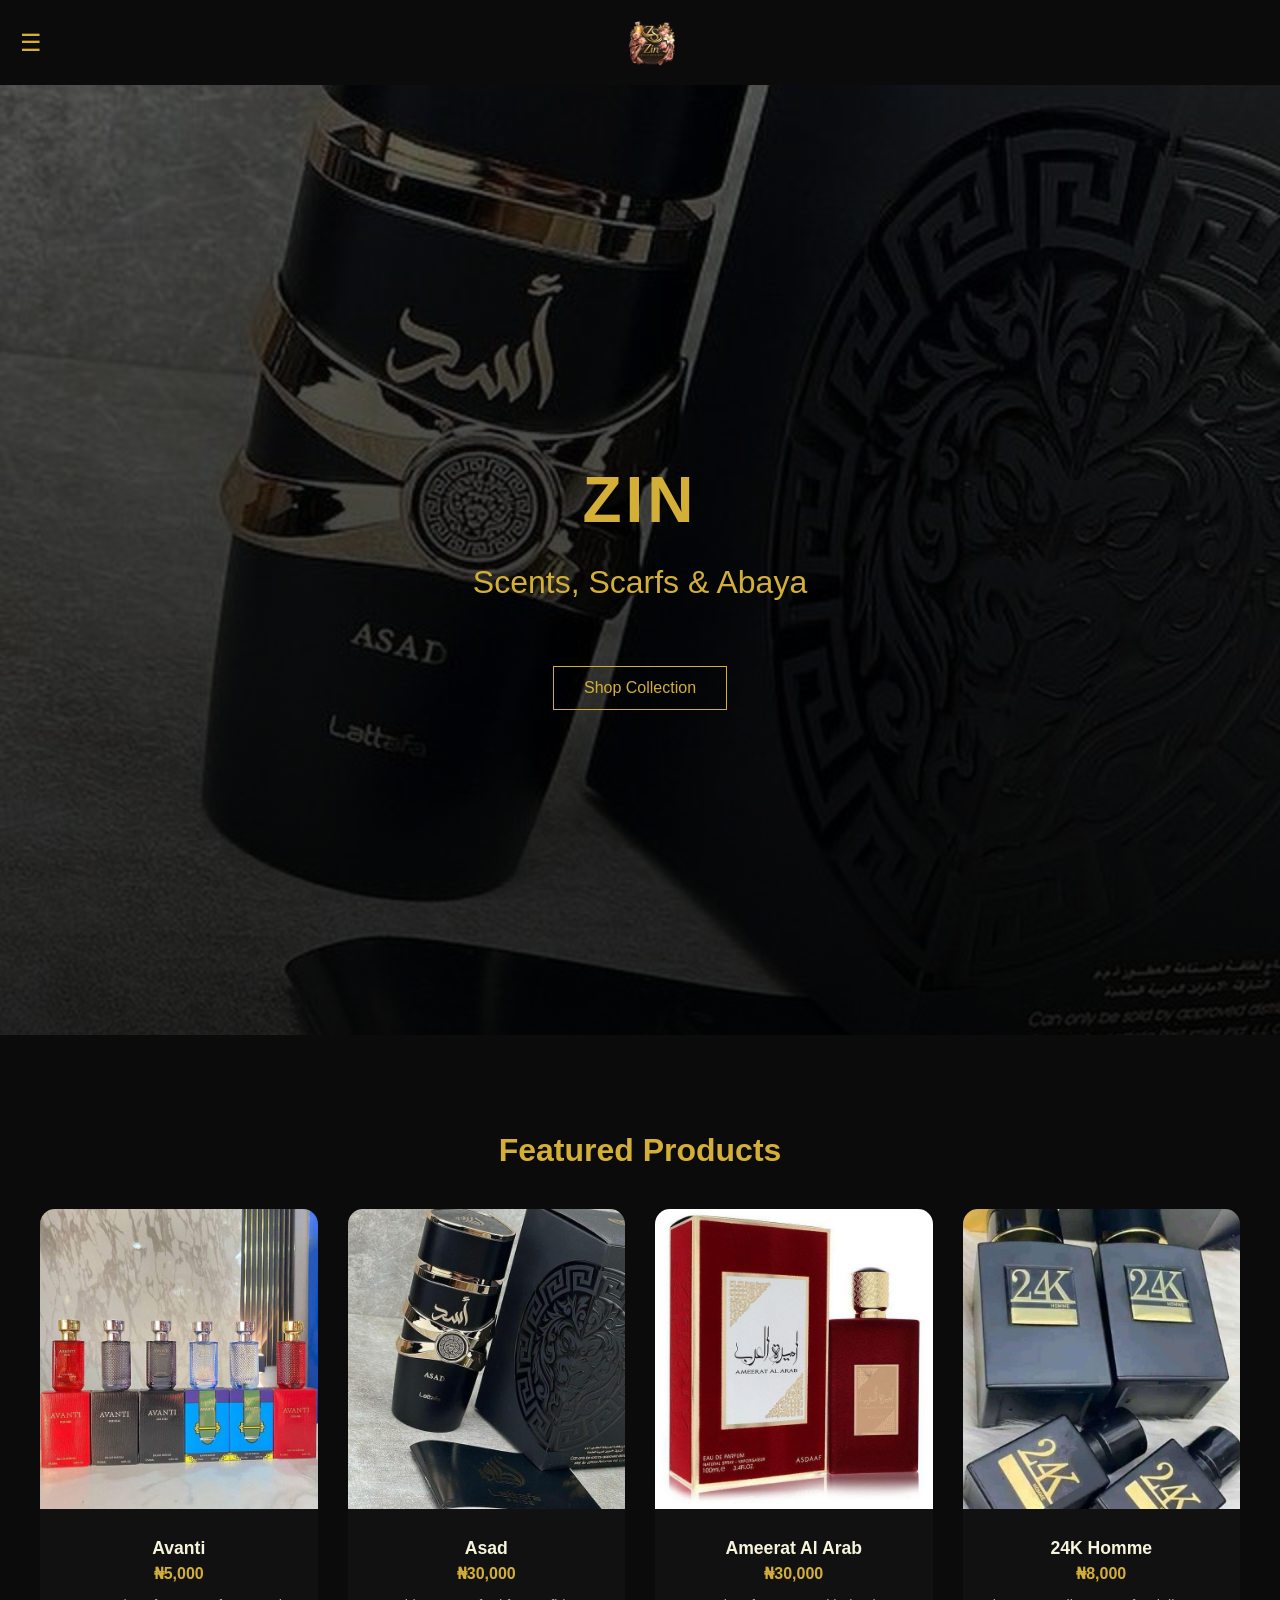
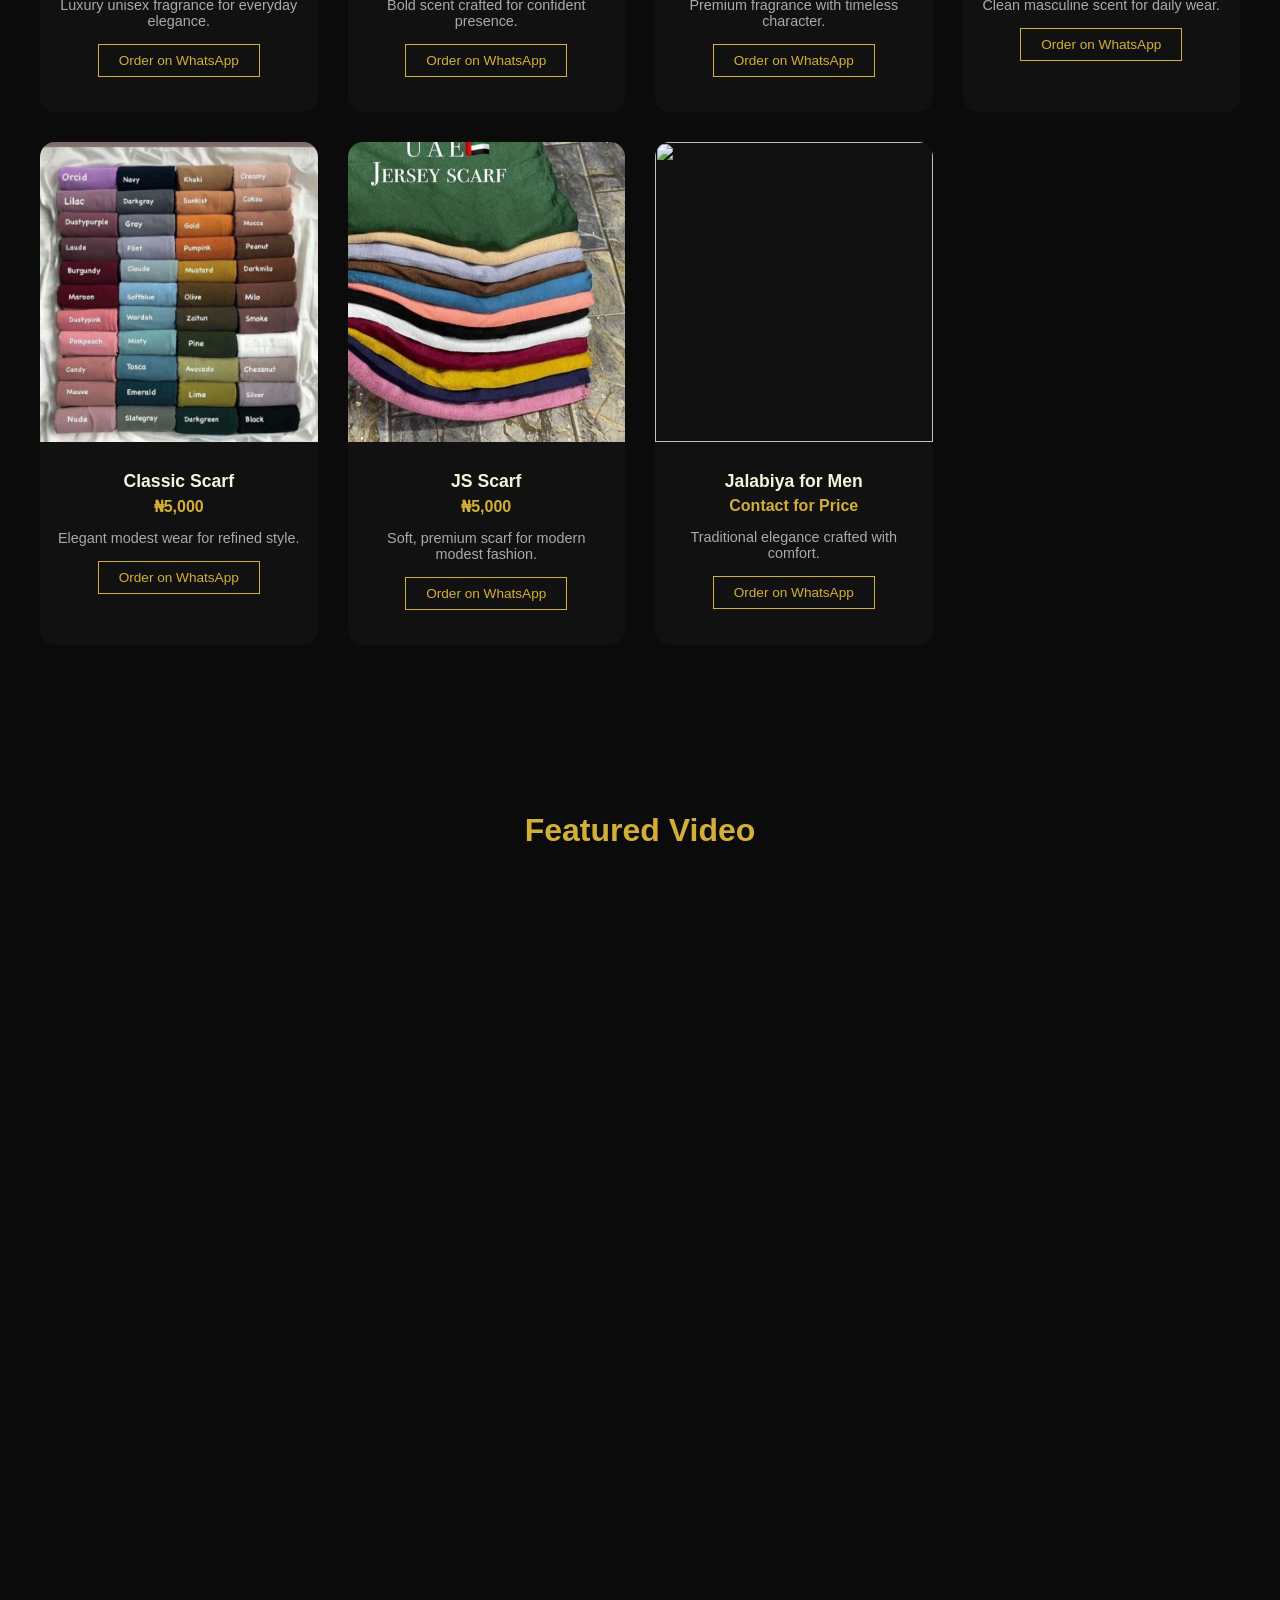
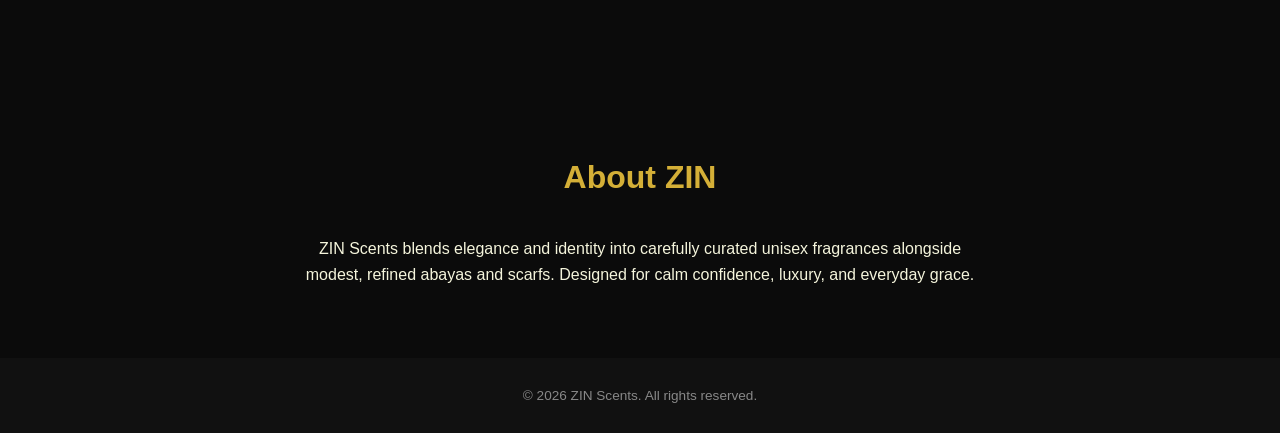
==== index.html @ aaffbd92 "Update index.html" ====
<!DOCTYPE html>
<html lang="en">
<head>
<meta charset="UTF-8">
<meta name="viewport" content="width=device-width, initial-scale=1.0">
<title>ZIN Scents, Scarfs & Abaya</title>
<link rel="icon" type="image/png" href="llogo.png">

<style>
:root {
  --gold: #d4af37;
  --cream: #f5f5dc;
  --black: #0b0b0b;
}

body {
  font-family: 'Poppins', sans-serif;
  margin: 0;
  background-color: var(--black);
  color: var(--cream);
}

/* Header */
header {
  display: flex;
  justify-content: space-between;
  align-items: center;
  padding: 15px 20px;
}

header img {
  height: 55px;
}

.menu-btn, .whatsapp-icon {
  font-size: 1.5rem;
  color: var(--gold);
  cursor: pointer;
  text-decoration: none;
}

/* Hero Section */
.hero {
  height: 90vh;
  background: linear-gradient(rgba(0,0,0,0.6), rgba(0,0,0,0.85)), url('hero-perfume.jpg');
  background-size: cover;
  background-position: center;
  display: flex;
  align-items: center;
  justify-content: center;
  text-align: center;
}

.hero h1 {
  font-size: 4rem;
  letter-spacing: 4px;
  color: var(--gold);
  margin-bottom: 10px;
}

.hero h2 {
  font-weight: 300;
}

.hero a {
  display: inline-block;
  margin-top: 25px;
  padding: 12px 30px;
  border: 1px solid var(--gold);
  color: var(--gold);
  text-decoration: none;
  transition: 0.3s;
}

.hero a:hover {
  background: var(--gold);
  color: black;
}

/* Section */
section {
  padding: 70px 20px;
  text-align: center;
}

h2 {
  color: var(--gold);
  margin-bottom: 40px;
  font-size: 2rem;
}

/* Products Grid */
.products {
  display: grid;
  grid-template-columns: repeat(auto-fit, minmax(250px, 1fr));
  gap: 30px;
  max-width: 1200px;
  margin: auto;
}

.product-card {
  background: #111;
  border-radius: 15px;
  overflow: hidden;
  transition: 0.3s ease;
  padding-bottom: 20px;
}

.product-card:hover {
  transform: translateY(-8px);
}

.product-card img {
  width: 100%;
  height: 300px;
  object-fit: cover;
}

.product-info {
  padding: 15px;
}

.product-info h3 {
  margin: 10px 0 5px;
  font-size: 1.1rem;
}

.product-info p.price {
  color: var(--gold);
  font-weight: bold;
  margin: 5px 0;
}

.product-info p.description {
  font-size: 0.9rem;
  color: #aaa;
  margin-bottom: 15px;
}

.product-info a {
  display: inline-block;
  padding: 8px 20px;
  border: 1px solid var(--gold);
  color: var(--gold);
  text-decoration: none;
  font-size: 0.85rem;
  transition: 0.3s;
}

.product-info a:hover {
  background: var(--gold);
  color: black;
}

/* About */
.about {
  max-width: 700px;
  margin: auto;
  line-height: 1.6;
}

/* Footer */
footer {
  text-align: center;
  padding: 30px 20px;
  background: #111;
  font-size: 0.85rem;
  color: #888;
}

html {
  scroll-behavior: smooth;
}
</style>

<script src="https://kit.fontawesome.com/a076d05399.js" crossorigin="anonymous"></script>
</head>

<body>

<header>
  <div class="menu-btn">&#9776;</div>
  <img src="llogo.png" alt="ZIN Logo">
  <a class="whatsapp-icon" href="https://wa.me/2347014718354" target="_blank">
    <i class="fab fa-whatsapp"></i>
  </a>
</header>

<!-- HERO -->
<section class="hero">
  <div>
    <h1>ZIN</h1>
    <h2>Scents, Scarfs & Abaya</h2>
    <a href="#products">Shop Collection</a>
  </div>
</section>

<!-- PRODUCTS -->
<section id="products">
<h2>Featured Products</h2>

<div class="products">

<!-- Avanti -->
<div class="product-card">
  <img src="avanti5k.jpg">
  <div class="product-info">
    <h3>Avanti</h3>
    <p class="price">₦5,000</p>
    <p class="description">Luxury unisex fragrance for everyday elegance.</p>
    <a href="https://wa.me/2347014718354">Order on WhatsApp</a>
  </div>
</div>

<!-- Asad -->
<div class="product-card">
  <img src="asad30k.jpg">
  <div class="product-info">
    <h3>Asad</h3>
    <p class="price">₦30,000</p>
    <p class="description">Bold scent crafted for confident presence.</p>
    <a href="https://wa.me/2347014718354">Order on WhatsApp</a>
  </div>
</div>

<!-- Ameerat Al Arab -->
<div class="product-card">
  <img src="ameeratalarab30k.jpg">
  <div class="product-info">
    <h3>Ameerat Al Arab</h3>
    <p class="price">₦30,000</p>
    <p class="description">Premium fragrance with timeless character.</p>
    <a href="https://wa.me/2347014718354">Order on WhatsApp</a>
  </div>
</div>

<!-- 24K Homme -->
<div class="product-card">
  <img src="24khomme8k.jpg">
  <div class="product-info">
    <h3>24K Homme</h3>
    <p class="price">₦8,000</p>
    <p class="description">Clean masculine scent for daily wear.</p>
    <a href="https://wa.me/2347014718354">Order on WhatsApp</a>
  </div>
</div>

<!-- Classic Scarf -->
<div class="product-card">
  <img src="scarf.jpg">
  <div class="product-info">
    <h3>Classic Scarf</h3>
    <p class="price">₦5,000</p>
    <p class="description">Elegant modest wear for refined style.</p>
    <a href="https://wa.me/2347014718354">Order on WhatsApp</a>
  </div>
</div>

<!-- JS Scarf -->
<div class="product-card">
  <img src="jscarf.jpg">
  <div class="product-info">
    <h3>JS Scarf</h3>
    <p class="price">₦5,000</p>
    <p class="description">Soft, premium scarf for modern modest fashion.</p>
    <a href="https://wa.me/2347014718354">Order on WhatsApp</a>
  </div>
</div>

<!-- Jalabiya -->
<div class="product-card">
  <img src="jb.jpg">
  <div class="product-info">
    <h3>Jalabiya for Men</h3>
    <p class="price">Contact for Price</p>
    <p class="description">Traditional elegance crafted with comfort.</p>
    <a href="https://wa.me/2347014718354">Order on WhatsApp</a>
  </div>
</div>

</div>
</section>

<!-- VIDEO SECTION -->
<section>
  <h2>Featured Video</h2>

  <div style="max-width: 400px; margin: auto;">
    <iframe 
      width="100%" 
      height="700"
      src="https://www.youtube.com/embed/ovX_V1ugkzI"
      title="ZIN Featured Video"
      frameborder="0"
      allow="accelerometer; autoplay; clipboard-write; encrypted-media; gyroscope; picture-in-picture"
      allowfullscreen>
    </iframe>
  </div>
</section>

<!-- ABOUT -->
<section>
<h2>About ZIN</h2>
<p class="about">
ZIN Scents blends elegance and identity into carefully curated unisex fragrances alongside modest, refined abayas and scarfs. Designed for calm confidence, luxury, and everyday grace.
</p>
</section>

<footer>
© 2026 ZIN Scents. All rights reserved.
</footer>

</body>
</html>
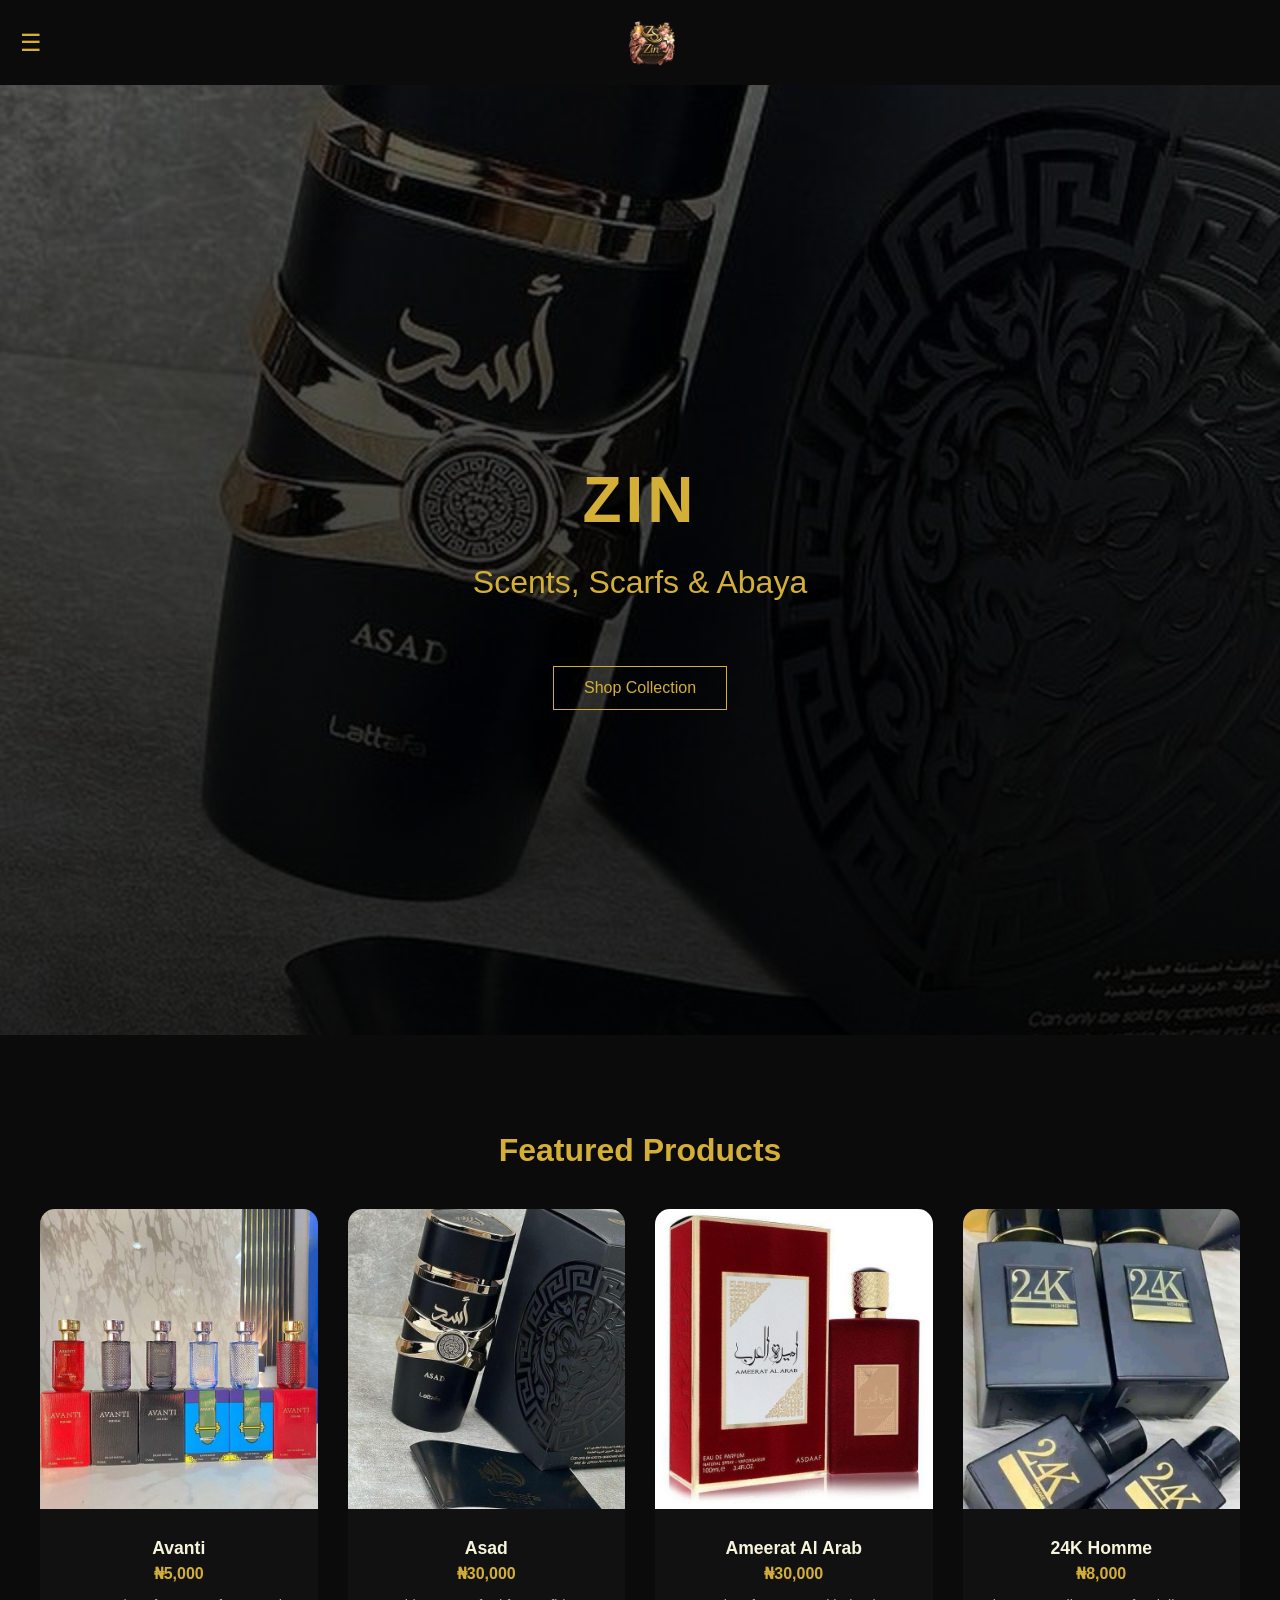
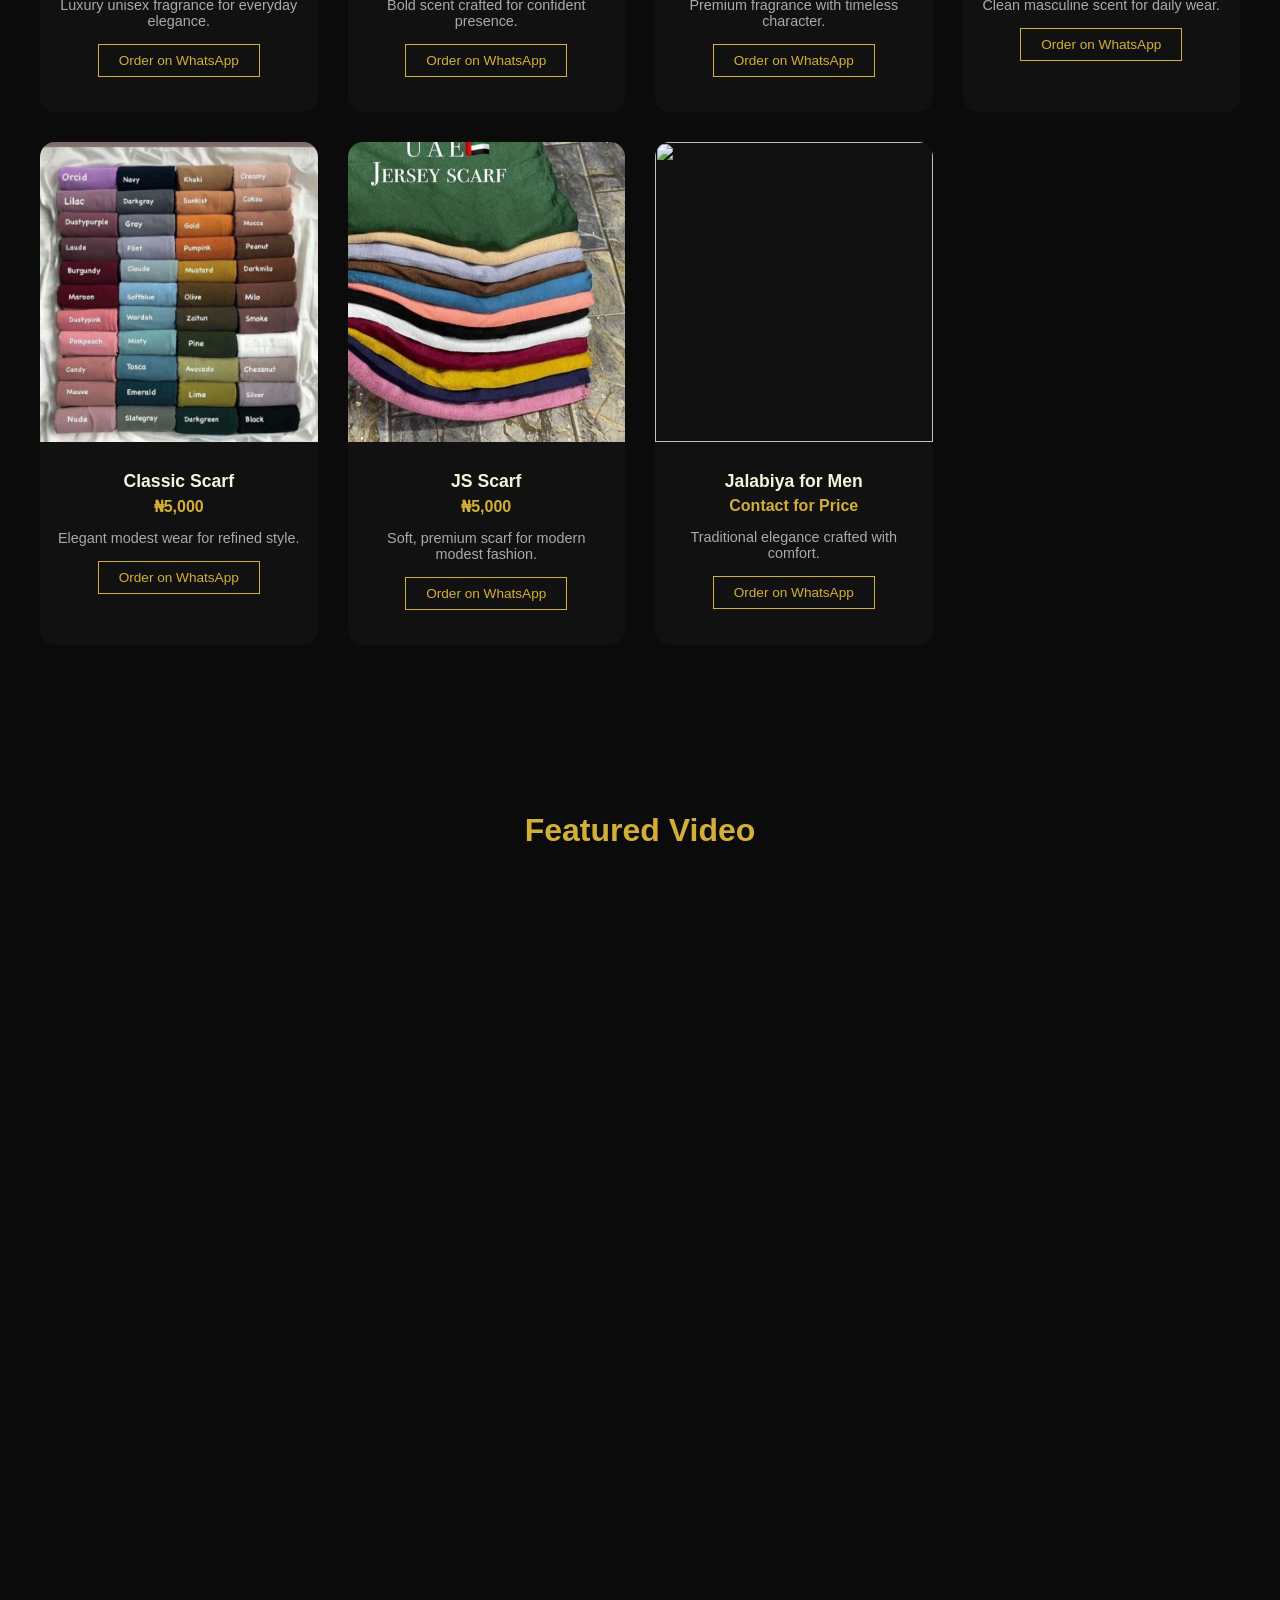
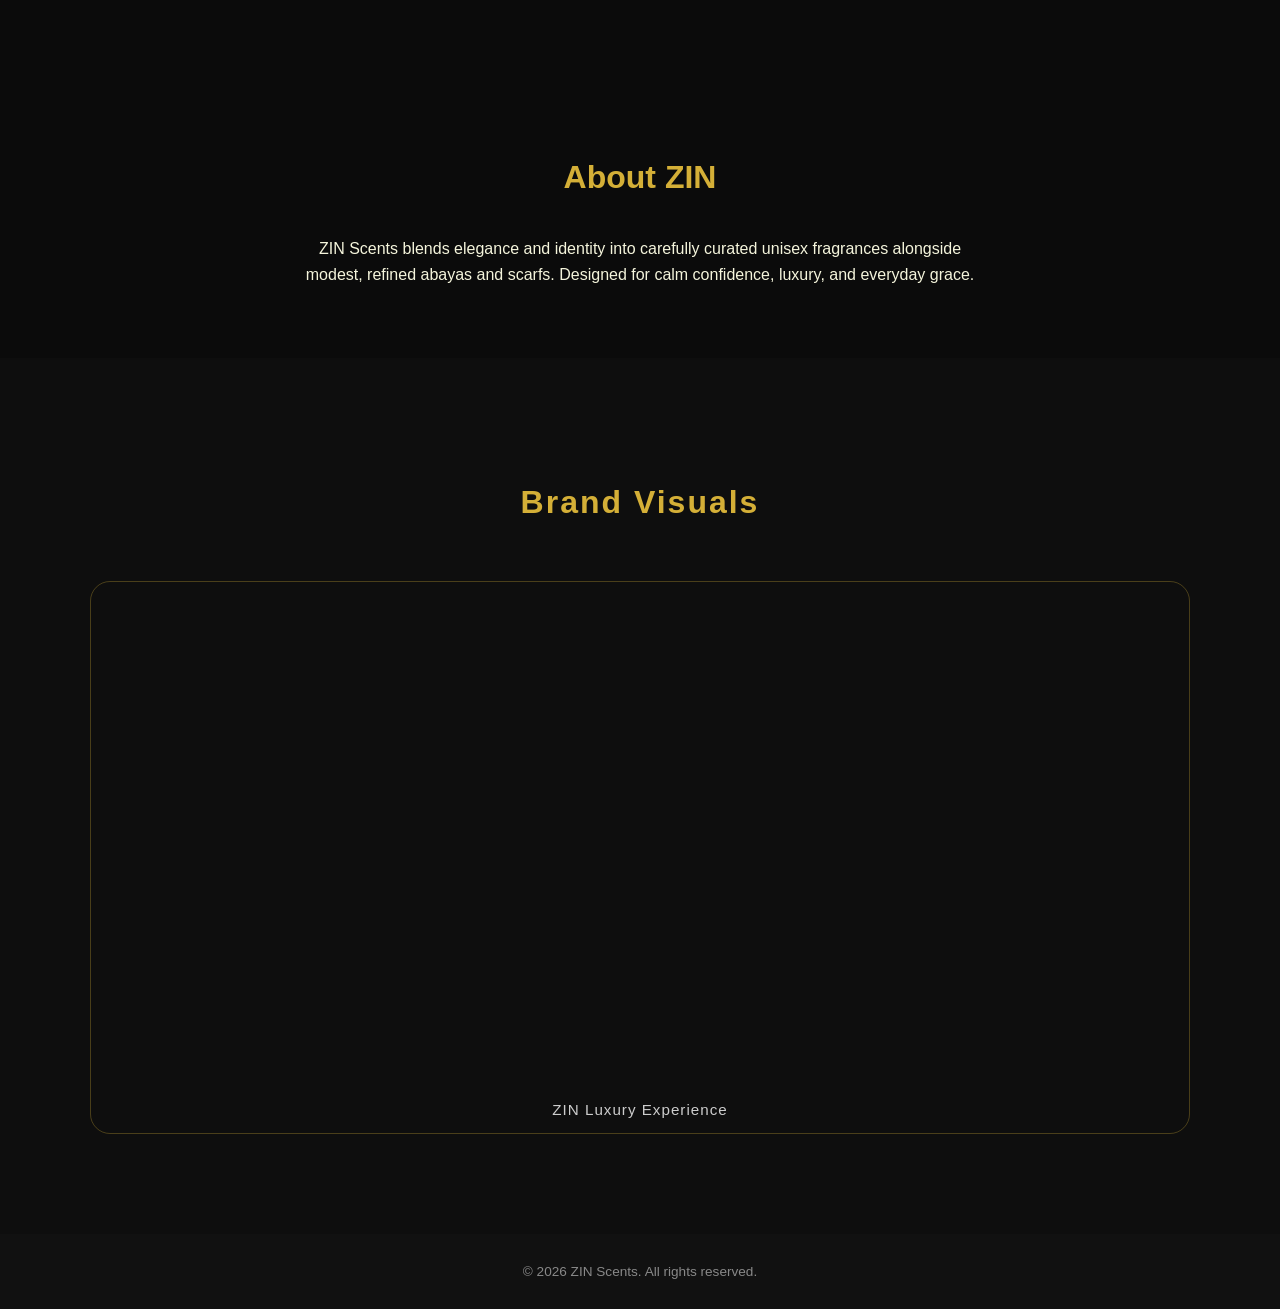
==== commit 9c17a3b4: "Update index.html" ====
--- a/index.html
+++ b/index.html
@@ -171,6 +171,54 @@
 html {
   scroll-behavior: smooth;
 }
+/* ===== VIDEO SECTION ===== */
+
+.video-section {
+  padding: 100px 20px;
+  background: #0e0e0e;
+  text-align: center;
+}
+
+.video-section h2 {
+  color: var(--gold);
+  font-size: 2rem;
+  margin-bottom: 60px;
+  letter-spacing: 2px;
+}
+
+.video-grid {
+  display: grid;
+  grid-template-columns: repeat(auto-fit, minmax(280px, 1fr));
+  gap: 40px;
+  max-width: 1100px;
+  margin: auto;
+}
+
+.video-card {
+  position: relative;
+  border: 1px solid rgba(212,175,55,0.3);
+  border-radius: 20px;
+  overflow: hidden;
+  transition: 0.4s ease;
+}
+
+.video-card:hover {
+  transform: translateY(-8px);
+  box-shadow: 0 20px 40px rgba(0,0,0,0.6);
+}
+
+.video-card iframe {
+  width: 100%;
+  height: 500px;
+  border: none;
+}
+
+.video-title {
+  padding: 15px;
+  font-size: 0.95rem;
+  letter-spacing: 1px;
+  color: #ccc;
+}
 </style>
 
 <script src="https://kit.fontawesome.com/a076d05399.js" crossorigin="anonymous"></script>
@@ -306,6 +354,25 @@
 </p>
 </section>
 
+<!-- LUXURY VIDEO SHOWCASE -->
+<section class="video-section">
+  <h2>Brand Visuals</h2>
+
+  <div class="video-grid">
+
+    <!-- Video 1 -->
+    <div class="video-card">
+      <iframe 
+        src="https://www.youtube.com/embed/ovX_V1ugkzI"
+        allowfullscreen>
+      </iframe>
+      <div class="video-title">ZIN Luxury Experience</div>
+    </div>
+
+    <!-- ADD NEW VIDEOS BELOW THIS LINE -->
+
+  </div>
+</section>
 <footer>
 © 2026 ZIN Scents. All rights reserved.
 </footer>
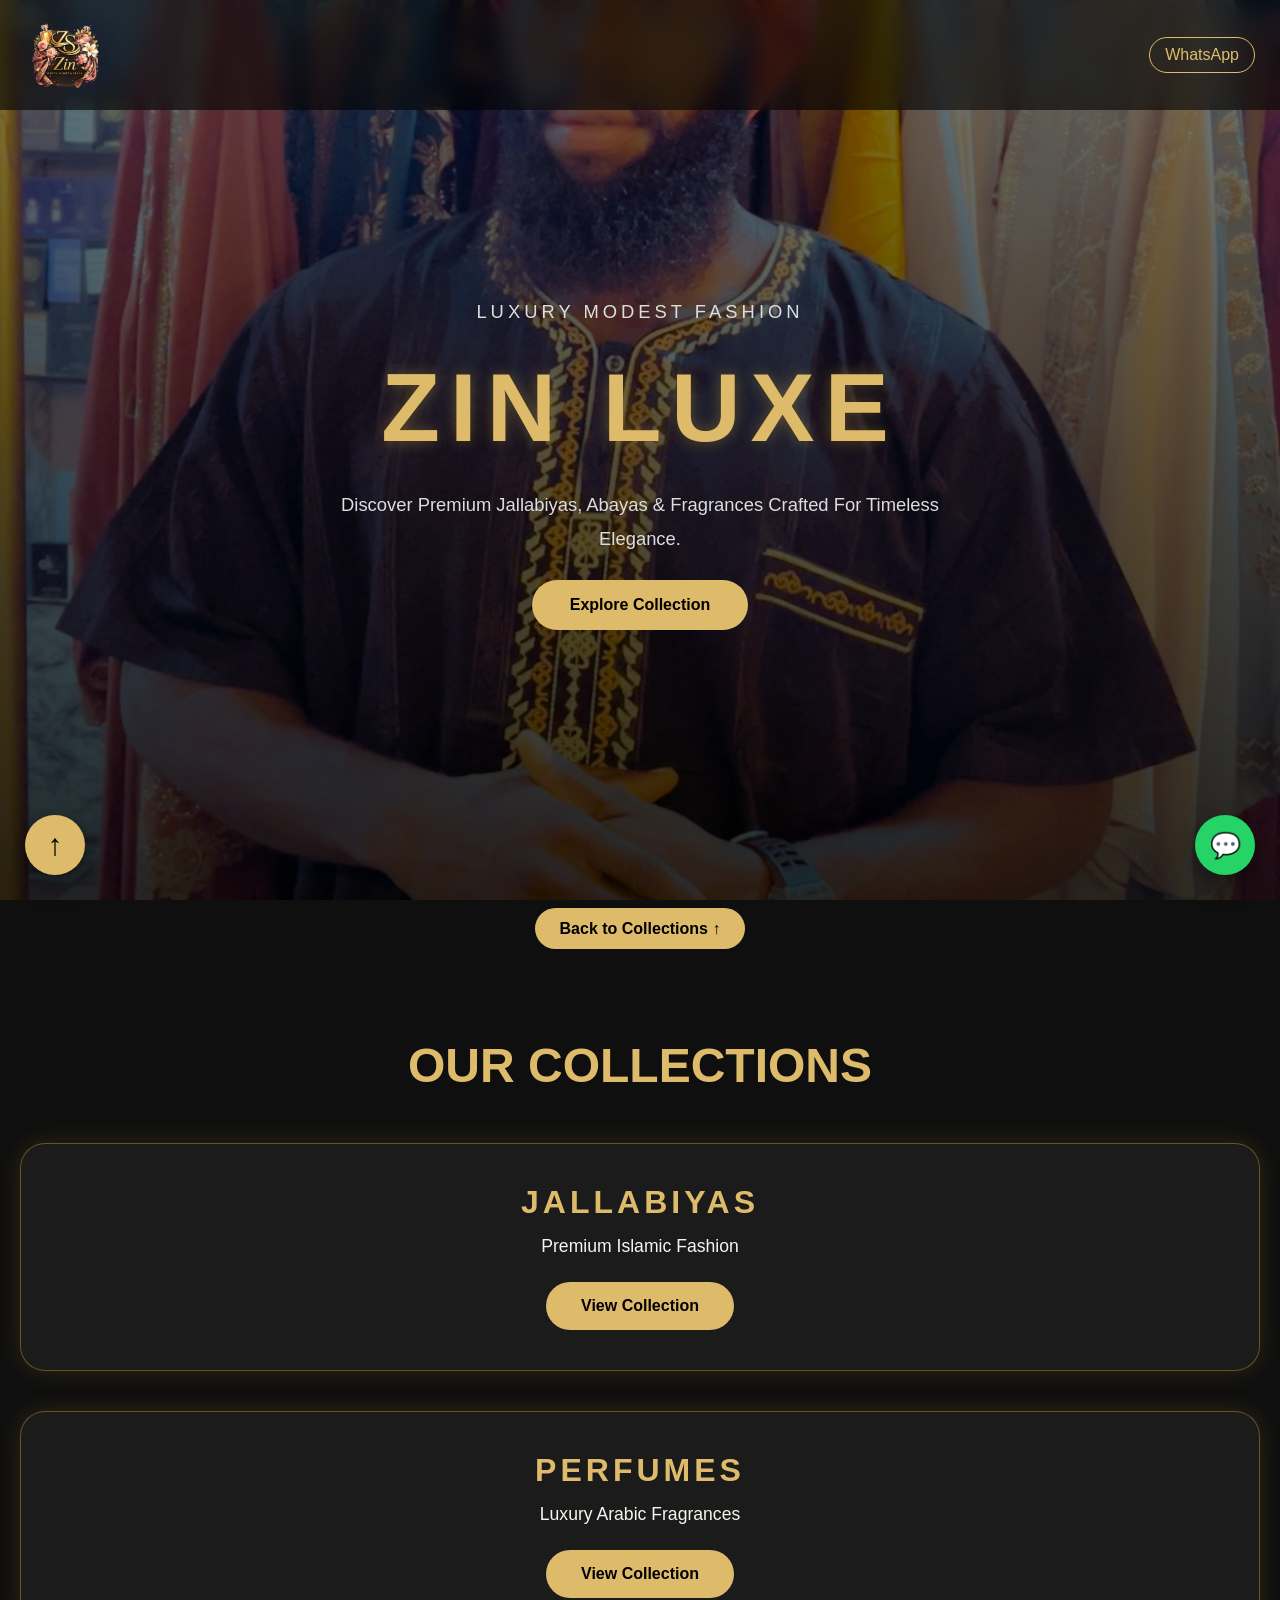
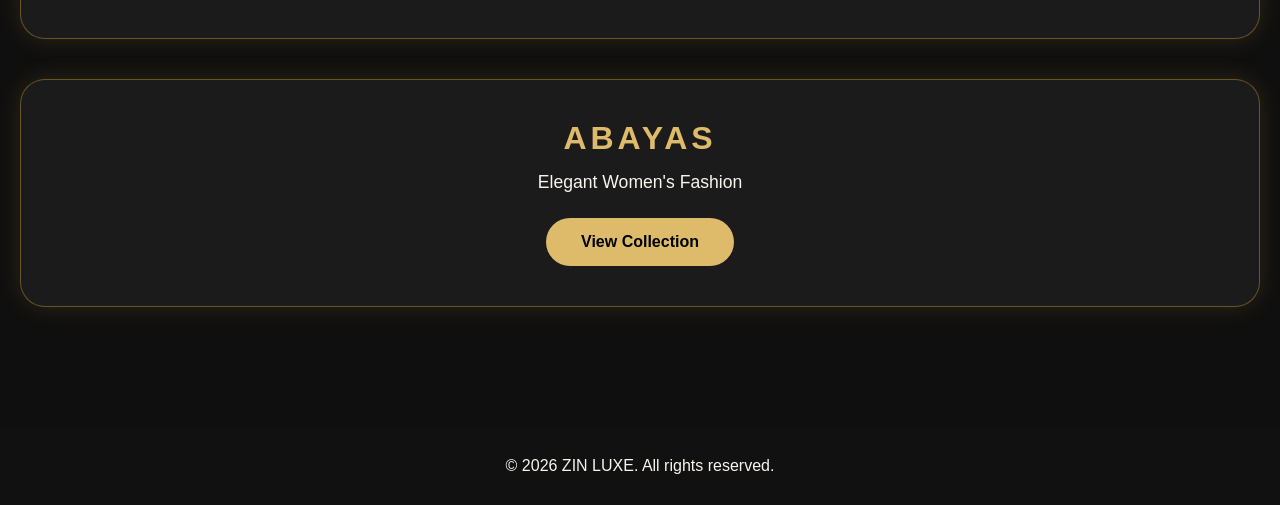
==== commit e85de8b4: "Version 0.9 - Collections, animations and luxury redesign completed" ====
--- a/index.html
+++ b/index.html
@@ -3,379 +3,160 @@
 <head>
 <meta charset="UTF-8">
 <meta name="viewport" content="width=device-width, initial-scale=1.0">
-<title>ZIN Scents, Scarfs & Abaya</title>
-<link rel="icon" type="image/png" href="llogo.png">
 
-<style>
-:root {
-  --gold: #d4af37;
-  --cream: #f5f5dc;
-  --black: #0b0b0b;
-}
+<title>ZIN LUXE | Luxury Modest Fashion & Fragrances</title>
 
-body {
-  font-family: 'Poppins', sans-serif;
-  margin: 0;
-  background-color: var(--black);
-  color: var(--cream);
-}
+<link rel="icon" href="assets/logo/llogo.png">
 
-/* Header */
-header {
-  display: flex;
-  justify-content: space-between;
-  align-items: center;
-  padding: 15px 20px;
-}
+<link rel="stylesheet" href="css/style.css">
 
-header img {
-  height: 55px;
-}
-
-.menu-btn, .whatsapp-icon {
-  font-size: 1.5rem;
-  color: var(--gold);
-  cursor: pointer;
-  text-decoration: none;
-}
-
-/* Hero Section */
-.hero {
-  height: 90vh;
-  background: linear-gradient(rgba(0,0,0,0.6), rgba(0,0,0,0.85)), url('hero-perfume.jpg');
-  background-size: cover;
-  background-position: center;
-  display: flex;
-  align-items: center;
-  justify-content: center;
-  text-align: center;
-}
-
-.hero h1 {
-  font-size: 4rem;
-  letter-spacing: 4px;
-  color: var(--gold);
-  margin-bottom: 10px;
-}
-
-.hero h2 {
-  font-weight: 300;
-}
-
-.hero a {
-  display: inline-block;
-  margin-top: 25px;
-  padding: 12px 30px;
-  border: 1px solid var(--gold);
-  color: var(--gold);
-  text-decoration: none;
-  transition: 0.3s;
-}
-
-.hero a:hover {
-  background: var(--gold);
-  color: black;
-}
-
-/* Section */
-section {
-  padding: 70px 20px;
-  text-align: center;
-}
-
-h2 {
-  color: var(--gold);
-  margin-bottom: 40px;
-  font-size: 2rem;
-}
-
-/* Products Grid */
-.products {
-  display: grid;
-  grid-template-columns: repeat(auto-fit, minmax(250px, 1fr));
-  gap: 30px;
-  max-width: 1200px;
-  margin: auto;
-}
-
-.product-card {
-  background: #111;
-  border-radius: 15px;
-  overflow: hidden;
-  transition: 0.3s ease;
-  padding-bottom: 20px;
-}
-
-.product-card:hover {
-  transform: translateY(-8px);
-}
-
-.product-card img {
-  width: 100%;
-  height: 300px;
-  object-fit: cover;
-}
-
-.product-info {
-  padding: 15px;
-}
-
-.product-info h3 {
-  margin: 10px 0 5px;
-  font-size: 1.1rem;
-}
-
-.product-info p.price {
-  color: var(--gold);
-  font-weight: bold;
-  margin: 5px 0;
-}
-
-.product-info p.description {
-  font-size: 0.9rem;
-  color: #aaa;
-  margin-bottom: 15px;
-}
-
-.product-info a {
-  display: inline-block;
-  padding: 8px 20px;
-  border: 1px solid var(--gold);
-  color: var(--gold);
-  text-decoration: none;
-  font-size: 0.85rem;
-  transition: 0.3s;
-}
-
-.product-info a:hover {
-  background: var(--gold);
-  color: black;
-}
-
-/* About */
-.about {
-  max-width: 700px;
-  margin: auto;
-  line-height: 1.6;
-}
-
-/* Footer */
-footer {
-  text-align: center;
-  padding: 30px 20px;
-  background: #111;
-  font-size: 0.85rem;
-  color: #888;
-}
-
-html {
-  scroll-behavior: smooth;
-}
-/* ===== VIDEO SECTION ===== */
-
-.video-section {
-  padding: 100px 20px;
-  background: #0e0e0e;
-  text-align: center;
-}
-
-.video-section h2 {
-  color: var(--gold);
-  font-size: 2rem;
-  margin-bottom: 60px;
-  letter-spacing: 2px;
-}
-
-.video-grid {
-  display: grid;
-  grid-template-columns: repeat(auto-fit, minmax(280px, 1fr));
-  gap: 40px;
-  max-width: 1100px;
-  margin: auto;
-}
-
-.video-card {
-  position: relative;
-  border: 1px solid rgba(212,175,55,0.3);
-  border-radius: 20px;
-  overflow: hidden;
-  transition: 0.4s ease;
-}
-
-.video-card:hover {
-  transform: translateY(-8px);
-  box-shadow: 0 20px 40px rgba(0,0,0,0.6);
-}
-
-.video-card iframe {
-  width: 100%;
-  height: 500px;
-  border: none;
-}
-
-.video-title {
-  padding: 15px;
-  font-size: 0.95rem;
-  letter-spacing: 1px;
-  color: #ccc;
-}
-</style>
-
-<script src="https://kit.fontawesome.com/a076d05399.js" crossorigin="anonymous"></script>
 </head>
 
 <body>
 
 <header>
-  <div class="menu-btn">&#9776;</div>
-  <img src="llogo.png" alt="ZIN Logo">
-  <a class="whatsapp-icon" href="https://wa.me/2347014718354" target="_blank">
-    <i class="fab fa-whatsapp"></i>
-  </a>
+    <img src="assets/logo/llogo.png" alt="ZIN LUXE Logo">
+
+    <a href="https://wa.me/2347014718354">
+        WhatsApp
+    </a>
 </header>
 
-<!-- HERO -->
+
 <section class="hero">
-  <div>
-    <h1>ZIN</h1>
-    <h2>Scents, Scarfs & Abaya</h2>
-    <a href="#products">Shop Collection</a>
-  </div>
+
+    <img
+        src="images/hero/IMG_4431.JPG"
+        class="hero-image"
+        alt="ZIN Luxe Hero">
+
+    <div class="hero-overlay"></div>
+
+    <div class="hero-content">
+
+        <p class="hero-tag">
+            LUXURY MODEST FASHION
+        </p>
+
+        <h1>ZIN LUXE</h1>
+
+        <p>
+            Discover Premium Jallabiyas,
+            Abayas & Fragrances Crafted
+            For Timeless Elegance.
+        </p>
+
+        <a href="#products">
+            Explore Collection
+        </a>
+
+    </div>
+
 </section>
 
-<!-- PRODUCTS -->
-<section id="products">
-<h2>Featured Products</h2>
 
-<div class="products">
+<div id="back-to-collections">
 
-<!-- Avanti -->
-<div class="product-card">
-  <img src="avanti5k.jpg">
-  <div class="product-info">
-    <h3>Avanti</h3>
-    <p class="price">₦5,000</p>
-    <p class="description">Luxury unisex fragrance for everyday elegance.</p>
-    <a href="https://wa.me/2347014718354">Order on WhatsApp</a>
-  </div>
+<a href="#collections">
+
+Back to Collections ↑
+
+</a>
+
 </div>
 
-<!-- Asad -->
-<div class="product-card">
-  <img src="asad30k.jpg">
-  <div class="product-info">
-    <h3>Asad</h3>
-    <p class="price">₦30,000</p>
-    <p class="description">Bold scent crafted for confident presence.</p>
-    <a href="https://wa.me/2347014718354">Order on WhatsApp</a>
-  </div>
+
+<section class="collections" id="collections">
+
+<h2>OUR COLLECTIONS</h2>
+
+<div class="category-card">
+
+<h3>JALLABIYAS</h3>
+
+<p>Premium Islamic Fashion</p>
+
+<button id="show-jallabiyas">
+View Collection
+</button>
+
+<div id="products"></div>
+
 </div>
 
-<!-- Ameerat Al Arab -->
-<div class="product-card">
-  <img src="ameeratalarab30k.jpg">
-  <div class="product-info">
-    <h3>Ameerat Al Arab</h3>
-    <p class="price">₦30,000</p>
-    <p class="description">Premium fragrance with timeless character.</p>
-    <a href="https://wa.me/2347014718354">Order on WhatsApp</a>
-  </div>
+
+<div class="category-card">
+
+<h3>PERFUMES</h3>
+
+<p>Luxury Arabic Fragrances</p>
+
+<button id="show-perfumes">
+View Collection
+</button>
+
+<div id="perfumes"></div>
+
 </div>
 
-<!-- 24K Homme -->
-<div class="product-card">
-  <img src="24khomme8k.jpg">
-  <div class="product-info">
-    <h3>24K Homme</h3>
-    <p class="price">₦8,000</p>
-    <p class="description">Clean masculine scent for daily wear.</p>
-    <a href="https://wa.me/2347014718354">Order on WhatsApp</a>
-  </div>
+
+
+<div class="category-card">
+
+<h3>ABAYAS</h3>
+
+<p>Elegant Women's Fashion</p>
+
+<button id="show-abayas">
+View Collection
+</button>
+
+<div id="abayas"></div>
+
 </div>
 
-<!-- Classic Scarf -->
-<div class="product-card">
-  <img src="scarf.jpg">
-  <div class="product-info">
-    <h3>Classic Scarf</h3>
-    <p class="price">₦5,000</p>
-    <p class="description">Elegant modest wear for refined style.</p>
-    <a href="https://wa.me/2347014718354">Order on WhatsApp</a>
-  </div>
+</section>
+
+
+
+<a 
+class="whatsapp-float"
+href="https://wa.me/2347014718354"
+target="_blank">
+
+💬
+
+</a>
+
+<footer>
+
+<p>
+© 2026 ZIN LUXE. All rights reserved.
+</p>
+
+</footer>
+
+<div class="lightbox" id="lightbox">
+
+<span class="close-lightbox">&times;</span>
+
+<img id="lightbox-image">
+
 </div>
 
-<!-- JS Scarf -->
-<div class="product-card">
-  <img src="jscarf.jpg">
-  <div class="product-info">
-    <h3>JS Scarf</h3>
-    <p class="price">₦5,000</p>
-    <p class="description">Soft, premium scarf for modern modest fashion.</p>
-    <a href="https://wa.me/2347014718354">Order on WhatsApp</a>
-  </div>
-</div>
 
-<!-- Jalabiya -->
-<div class="product-card">
-  <img src="jb.jpg">
-  <div class="product-info">
-    <h3>Jalabiya for Men</h3>
-    <p class="price">Contact for Price</p>
-    <p class="description">Traditional elegance crafted with comfort.</p>
-    <a href="https://wa.me/2347014718354">Order on WhatsApp</a>
-  </div>
-</div>
+<script src="js/products.js"></script>
+<script src="js/render.js"></script>
+<script src="js/script.js"></script>
 
-</div>
-</section>
 
-<!-- VIDEO SECTION -->
-<section>
-  <h2>Featured Video</h2>
+<a href="#collections"
+class="collections-float">
 
-  <div style="max-width: 400px; margin: auto;">
-    <iframe 
-      width="100%" 
-      height="700"
-      src="https://www.youtube.com/embed/ovX_V1ugkzI"
-      title="ZIN Featured Video"
-      frameborder="0"
-      allow="accelerometer; autoplay; clipboard-write; encrypted-media; gyroscope; picture-in-picture"
-      allowfullscreen>
-    </iframe>
-  </div>
-</section>
+↑
 
-<!-- ABOUT -->
-<section>
-<h2>About ZIN</h2>
-<p class="about">
-ZIN Scents blends elegance and identity into carefully curated unisex fragrances alongside modest, refined abayas and scarfs. Designed for calm confidence, luxury, and everyday grace.
-</p>
-</section>
+</a>
 
-<!-- LUXURY VIDEO SHOWCASE -->
-<section class="video-section">
-  <h2>Brand Visuals</h2>
-
-  <div class="video-grid">
-
-    <!-- Video 1 -->
-    <div class="video-card">
-      <iframe 
-        src="https://www.youtube.com/embed/ovX_V1ugkzI"
-        allowfullscreen>
-      </iframe>
-      <div class="video-title">ZIN Luxury Experience</div>
-    </div>
-
-    <!-- ADD NEW VIDEOS BELOW THIS LINE -->
-
-  </div>
-</section>
-<footer>
-© 2026 ZIN Scents. All rights reserved.
-</footer>
 
 </body>
-</html>+</html>
--- a/css/style.css
+++ b/css/style.css
@@ -0,0 +1,708 @@
+:root {
+    --gold: #DDBB6A;
+    --black: #0F0F0F;
+    --cream: #F8F5EF;
+}
+
+
+* {
+    margin: 0;
+    padding: 0;
+    box-sizing: border-box;
+}
+
+html {
+    scroll-behavior: smooth;
+}
+
+body {
+    font-family: Arial, sans-serif;
+    background: var(--black);
+    color: var(--cream);
+}
+
+
+/* HEADER */
+
+header {
+    position: fixed;
+    top: 0;
+    width: 100%;
+    padding: 15px 25px;
+    display: flex;
+    justify-content: space-between;
+    align-items: center;
+    z-index: 1000;
+    background: rgba(0,0,0,0.6);
+    backdrop-filter: blur(10px);
+}
+
+header img{
+
+    width:80px;
+
+    transition:.4s;
+
+}
+
+header img:hover{
+
+    transform:scale(1.08);
+
+}
+
+
+header a {
+    color: var(--gold);
+    text-decoration: none;
+    border: 1px solid var(--gold);
+    padding: 8px 15px;
+    border-radius: 30px;
+}
+
+
+/* HERO */
+
+
+
+.hero-content h1{
+
+    font-size: clamp(3rem,8vw,6rem);
+    letter-spacing:10px;
+    color:var(--gold);
+    text-transform:uppercase;
+
+    text-shadow:
+    0 0 15px rgba(212,175,55,.35);
+
+}
+
+
+.hero-content p{
+
+    max-width:650px;
+
+    margin:25px auto;
+
+    line-height:1.8;
+
+    font-size:1.15rem;
+
+    color:#ddd;
+
+}
+
+
+.hero-content a{
+
+    display:inline-block;
+
+    padding:16px 38px;
+
+    border-radius:40px;
+
+    text-decoration:none;
+
+    color:black;
+
+    background:var(--gold);
+
+    font-weight:bold;
+
+    transition:.4s;
+
+}
+
+
+.hero-content a:hover{
+
+    transform:translateY(-4px);
+
+    box-shadow:
+    0 15px 35px rgba(212,175,55,.35);
+
+}
+
+
+/* COLLECTION */
+
+section {
+    padding: 80px 20px;
+}
+
+
+h2 {
+
+    text-align:center;
+    color:var(--gold);
+    margin-bottom:40px;
+
+}
+
+
+.products {
+
+    display:grid;
+    grid-template-columns:
+    repeat(auto-fit,minmax(250px,1fr));
+    gap:35px;
+
+}
+
+
+/* PRODUCT CARD */
+
+.product-card{
+
+    background:#111;
+
+    border-radius:25px;
+
+    overflow:hidden;
+
+    transition:.5s;
+
+    border:1px solid rgba(212,175,55,.12);
+    margin-bottom:20px;
+
+}
+
+.product-card:hover{
+
+    transform:
+    translateY(-12px);
+
+    box-shadow:
+    0 20px 45px rgba(0,0,0,.5);
+
+}
+
+.product-card img{
+
+    width:100%;
+
+    height:340px;
+
+    object-fit:cover;
+
+    transition:.5s;
+
+}
+
+
+.product-card:hover img{
+
+    transform:scale(1.05);
+
+}
+
+
+.product-info {
+
+    padding:20px;
+
+}
+
+
+.product-info h3 {
+
+    margin-bottom:10px;
+
+}
+
+
+.price {
+
+    color:var(--gold);
+    font-weight:bold;
+
+}
+
+
+.buy-btn {
+
+    display:inline-block;
+    margin-top:15px;
+    padding:10px 20px;
+    background:var(--gold);
+    color:black;
+    text-decoration:none;
+    border-radius:25px;
+
+}
+
+
+/* FOOTER */
+
+footer {
+
+    text-align:center;
+    padding:30px;
+    background:#111;
+
+}
+
+
+/* MOBILE */
+
+@media(max-width:600px){
+
+.hero-content h1{
+
+font-size:3rem;
+
+}
+
+}
+
+
+/* SCROLL ANIMATION */
+
+.product-card {
+    opacity: 0;
+    transform: translateY(40px);
+    transition: opacity 0.8s ease, transform 0.8s ease;
+}
+
+.product-card.show {
+    opacity: 1;
+    transform: translateY(0);
+}
+
+
+/* IMAGE LIGHTBOX */
+
+.lightbox {
+
+    display:none;
+    position:fixed;
+    z-index:2000;
+    top:0;
+    left:0;
+    width:100%;
+    height:100%;
+    background:rgba(0,0,0,0.9);
+
+    justify-content:center;
+    align-items:center;
+
+}
+
+
+.lightbox img {
+
+    max-width:90%;
+    max-height:90%;
+    border-radius:15px;
+
+}
+
+
+.lightbox.show {
+
+    display:flex;
+
+}
+
+
+.close-lightbox {
+
+    position:absolute;
+    top:20px;
+    right:30px;
+    font-size:40px;
+    color:white;
+    cursor:pointer;
+
+}
+
+
+/* HERO ANIMATION */
+
+.hero-content {
+
+    animation: heroReveal 1.5s ease forwards;
+
+}
+
+
+@keyframes heroReveal {
+
+    from {
+
+        opacity:0;
+        transform:translateY(40px);
+
+    }
+
+
+    to {
+
+        opacity:1;
+        transform:translateY(0);
+
+    }
+
+}
+
+
+/* BUTTON EFFECT */
+
+.hero-content a {
+
+    transition:0.4s ease;
+
+}
+
+
+.hero-content a:hover {
+
+    background:var(--gold);
+    color:black;
+    transform:scale(1.05);
+
+}
+
+
+/* FLOATING WHATSAPP */
+
+.whatsapp-float {
+
+    position:fixed;
+    bottom:25px;
+    right:25px;
+
+    background:#25D366;
+    color:white;
+
+    width:60px;
+    height:60px;
+
+    border-radius:50%;
+
+    display:flex;
+    align-items:center;
+    justify-content:center;
+
+    font-size:25px;
+
+    text-decoration:none;
+
+    z-index:1500;
+
+    box-shadow:0 10px 25px rgba(0,0,0,.4);
+
+}
+
+
+
+
+/* ========= PREMIUM HERO ========= */
+
+.hero{
+
+    position:relative;
+
+    height:100vh;
+
+    overflow:hidden;
+
+    display:flex;
+
+    justify-content:center;
+
+    align-items:center;
+
+}
+
+
+.hero-image{
+
+    position:absolute;
+
+    inset:0;
+
+    width:100%;
+
+    height:100%;
+
+    object-fit:cover;
+
+    animation:heroMove 18s ease-in-out infinite alternate;
+
+}
+
+
+.hero-overlay{
+
+    position:absolute;
+
+    inset:0;
+
+    background:
+    linear-gradient(
+    rgba(0,0,0,.45),
+    rgba(0,0,0,.80)
+    );
+
+}
+
+
+.hero-content{
+
+    position:relative;
+
+    z-index:2;
+
+    text-align:center;
+
+    padding:20px;
+
+    animation:heroText 1.4s ease;
+
+}
+
+
+.hero-tag{
+
+    color:var(--gold);
+
+    letter-spacing:4px;
+
+    font-size:.9rem;
+
+    margin-bottom:15px;
+
+}
+
+
+@keyframes heroMove{
+
+    0%{
+
+        transform:
+        scale(1)
+        translateX(0);
+
+    }
+
+    100%{
+
+        transform:
+        scale(1.12)
+        translateX(-20px);
+
+    }
+
+}
+
+
+@keyframes heroText{
+
+    from{
+
+        opacity:0;
+
+        transform:translateY(40px);
+
+    }
+
+    to{
+
+        opacity:1;
+
+        transform:translateY(0);
+
+    }
+
+}
+
+
+
+
+/******** COLLECTIONS ********/
+
+.collections{
+
+padding:80px 20px;
+
+}
+
+
+.collections h2{
+
+text-align:center;
+font-size:3rem;
+margin-bottom:50px;
+color:var(--gold);
+
+}
+
+
+.category-card{
+
+background:rgba(255,255,255,.05);
+
+border:1px solid rgba(212,175,55,.4);
+
+border-radius:25px;
+
+padding:40px 20px;
+
+margin-bottom:40px;
+
+text-align:center;
+
+box-shadow:0 0 25px rgba(212,175,55,.15);
+
+}
+
+
+.category-card h3{
+
+color:var(--gold);
+
+font-size:2rem;
+
+margin-bottom:15px;
+
+letter-spacing:4px;
+
+}
+
+
+.category-card p{
+
+margin-bottom:25px;
+
+font-size:1.1rem;
+
+}
+
+
+.category-card button{
+
+padding:15px 35px;
+
+border:none;
+
+border-radius:50px;
+
+cursor:pointer;
+
+font-size:1rem;
+
+font-weight:bold;
+
+background:var(--gold);
+
+transition:.4s;
+
+}
+
+
+.category-card button:hover{
+
+transform:translateY(-5px);
+
+}
+
+
+#products,
+#perfumes,
+#abayas{
+
+display:none;
+margin-top:30px;
+
+}
+
+
+
+#back-to-collections{
+
+text-align:center;
+
+padding:20px;
+
+}
+
+
+#back-to-collections a{
+
+text-decoration:none;
+
+padding:12px 25px;
+
+border-radius:50px;
+
+background:var(--gold);
+
+color:black;
+
+font-weight:bold;
+
+transition:.3s;
+
+}
+
+
+#back-to-collections a:hover{
+
+opacity:.9;
+
+}
+
+
+#products,
+#perfumes,
+#abayas{
+
+grid-template-columns:
+repeat(auto-fit,minmax(250px,1fr));
+
+gap:35px;
+
+}
+
+
+
+
+
+
+
+.collections-float{
+
+position:fixed;
+
+left:25px;
+
+bottom:25px;
+
+width:60px;
+
+height:60px;
+
+border-radius:50%;
+
+display:flex;
+
+align-items:center;
+
+justify-content:center;
+
+background:var(--gold);
+
+color:black;
+
+text-decoration:none;
+
+font-size:30px;
+
+font-weight:bold;
+
+z-index:1500;
+
+box-shadow:0 10px 25px rgba(0,0,0,.4);
+
+}
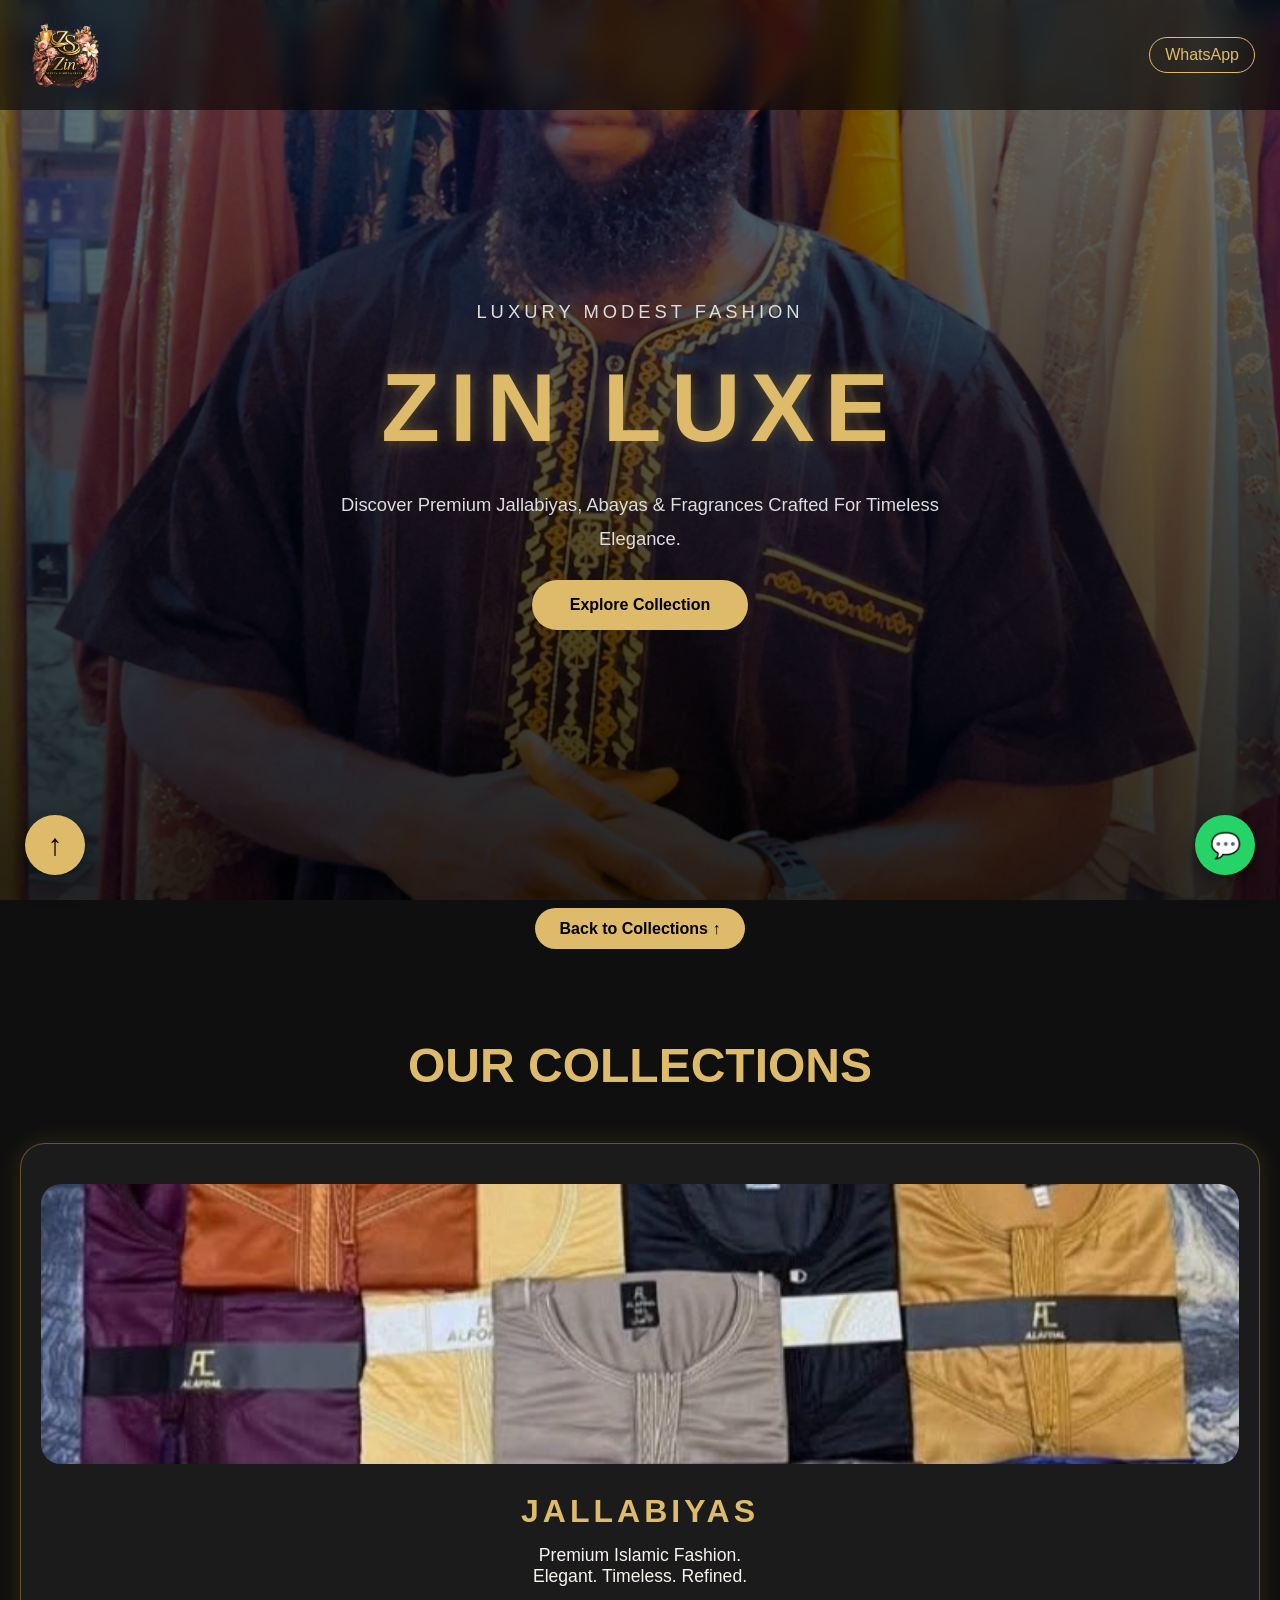
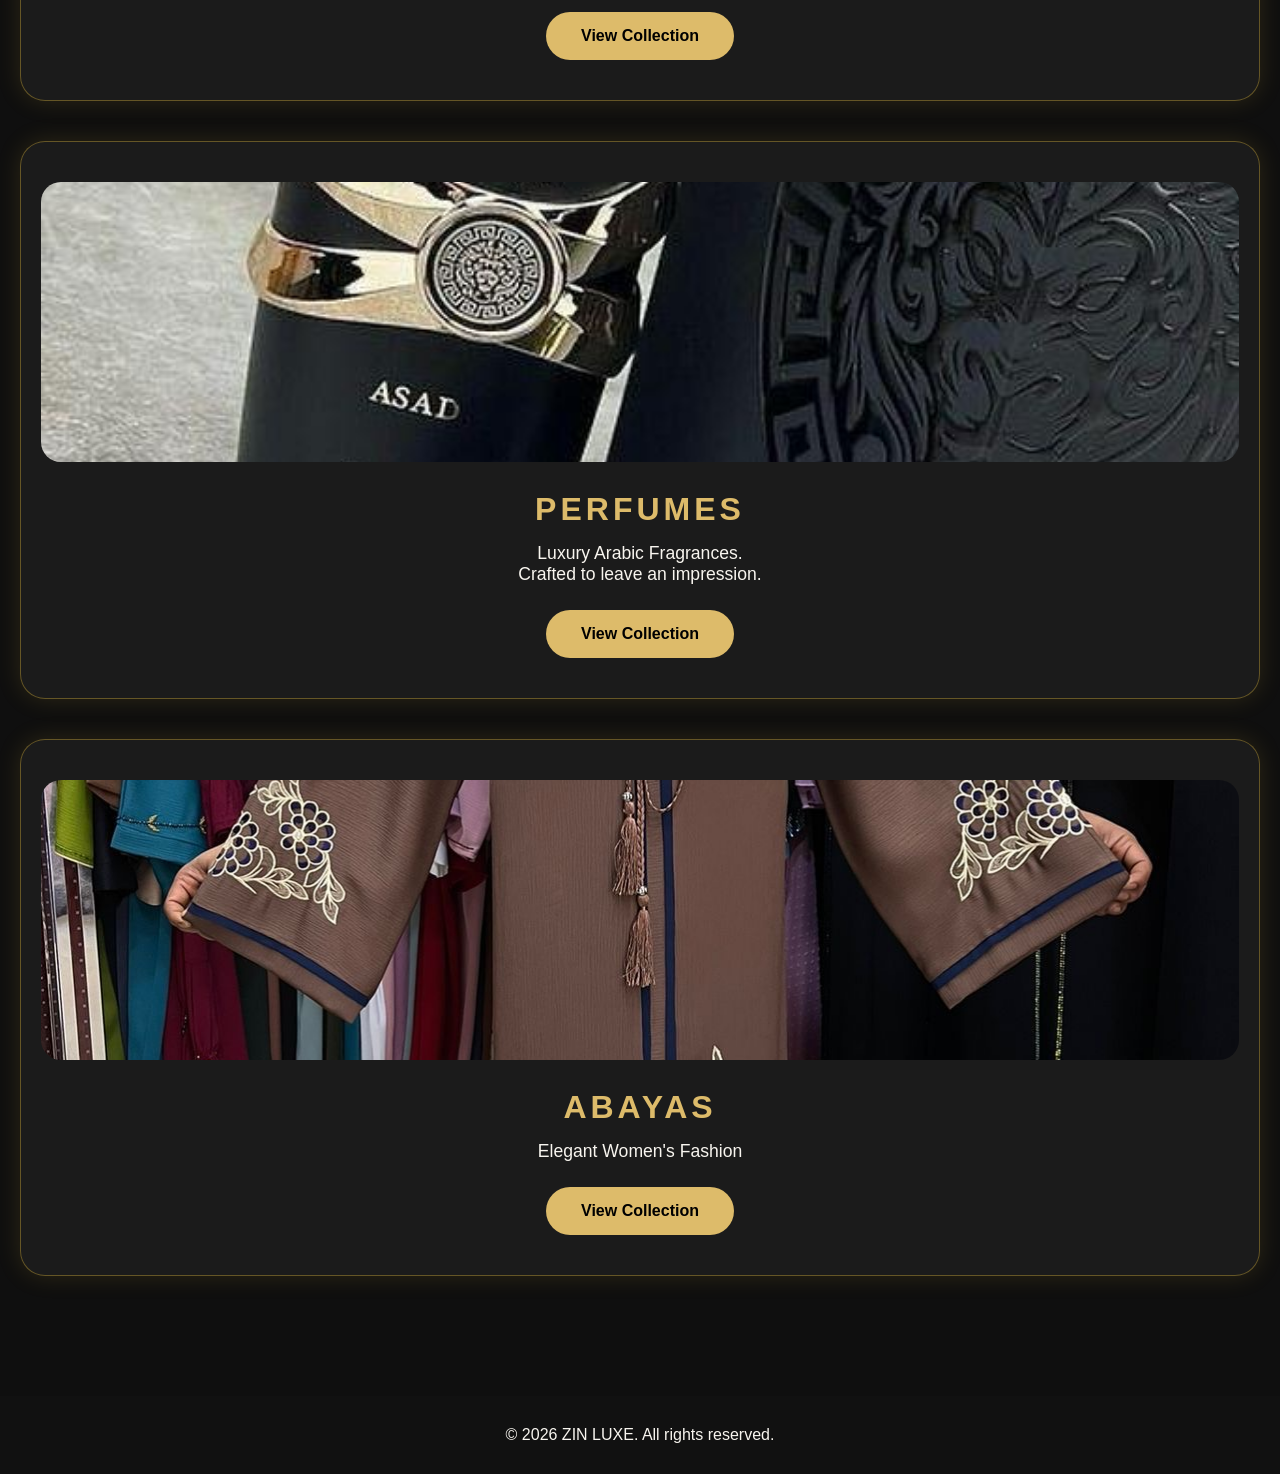
==== commit 2cfc24d7: "Added Abayas and fixed HEIC image compatibility" ====
--- a/index.html
+++ b/index.html
@@ -70,11 +70,21 @@
 
 <h2>OUR COLLECTIONS</h2>
 
+
 <div class="category-card">
+
+<img
+src="images/categories/jallabiya.jpg"
+class="category-image"
+alt="Jallabiyas">
 
 <h3>JALLABIYAS</h3>
 
-<p>Premium Islamic Fashion</p>
+<p>
+Premium Islamic Fashion.<br>
+Elegant. Timeless. Refined.
+</p>
+
 
 <button id="show-jallabiyas">
 View Collection
@@ -85,11 +95,22 @@
 </div>
 
 
+
 <div class="category-card">
+
+<img
+src="images/categories/perfume.jpg"
+class="category-image"
+alt="Perfumes">
 
 <h3>PERFUMES</h3>
 
-<p>Luxury Arabic Fragrances</p>
+<p>
+Luxury Arabic Fragrances.<br>
+Crafted to leave an impression.
+</p>
+
+
 
 <button id="show-perfumes">
 View Collection
@@ -102,6 +123,12 @@
 
 
 <div class="category-card">
+
+<img
+src="images/categories/abaya.jpg"
+class="category-image"
+alt="Abayas">
+
 
 <h3>ABAYAS</h3>
 
--- a/css/style.css
+++ b/css/style.css
@@ -706,3 +706,30 @@
 box-shadow:0 10px 25px rgba(0,0,0,.4);
 
 }
+
+
+
+
+
+.category-image{
+
+width:100%;
+
+max-height:280px;
+
+object-fit:cover;
+
+border-radius:20px;
+
+margin-bottom:25px;
+
+transition:.4s;
+
+}
+
+
+.category-image:hover{
+
+transform:scale(1.02);
+
+}
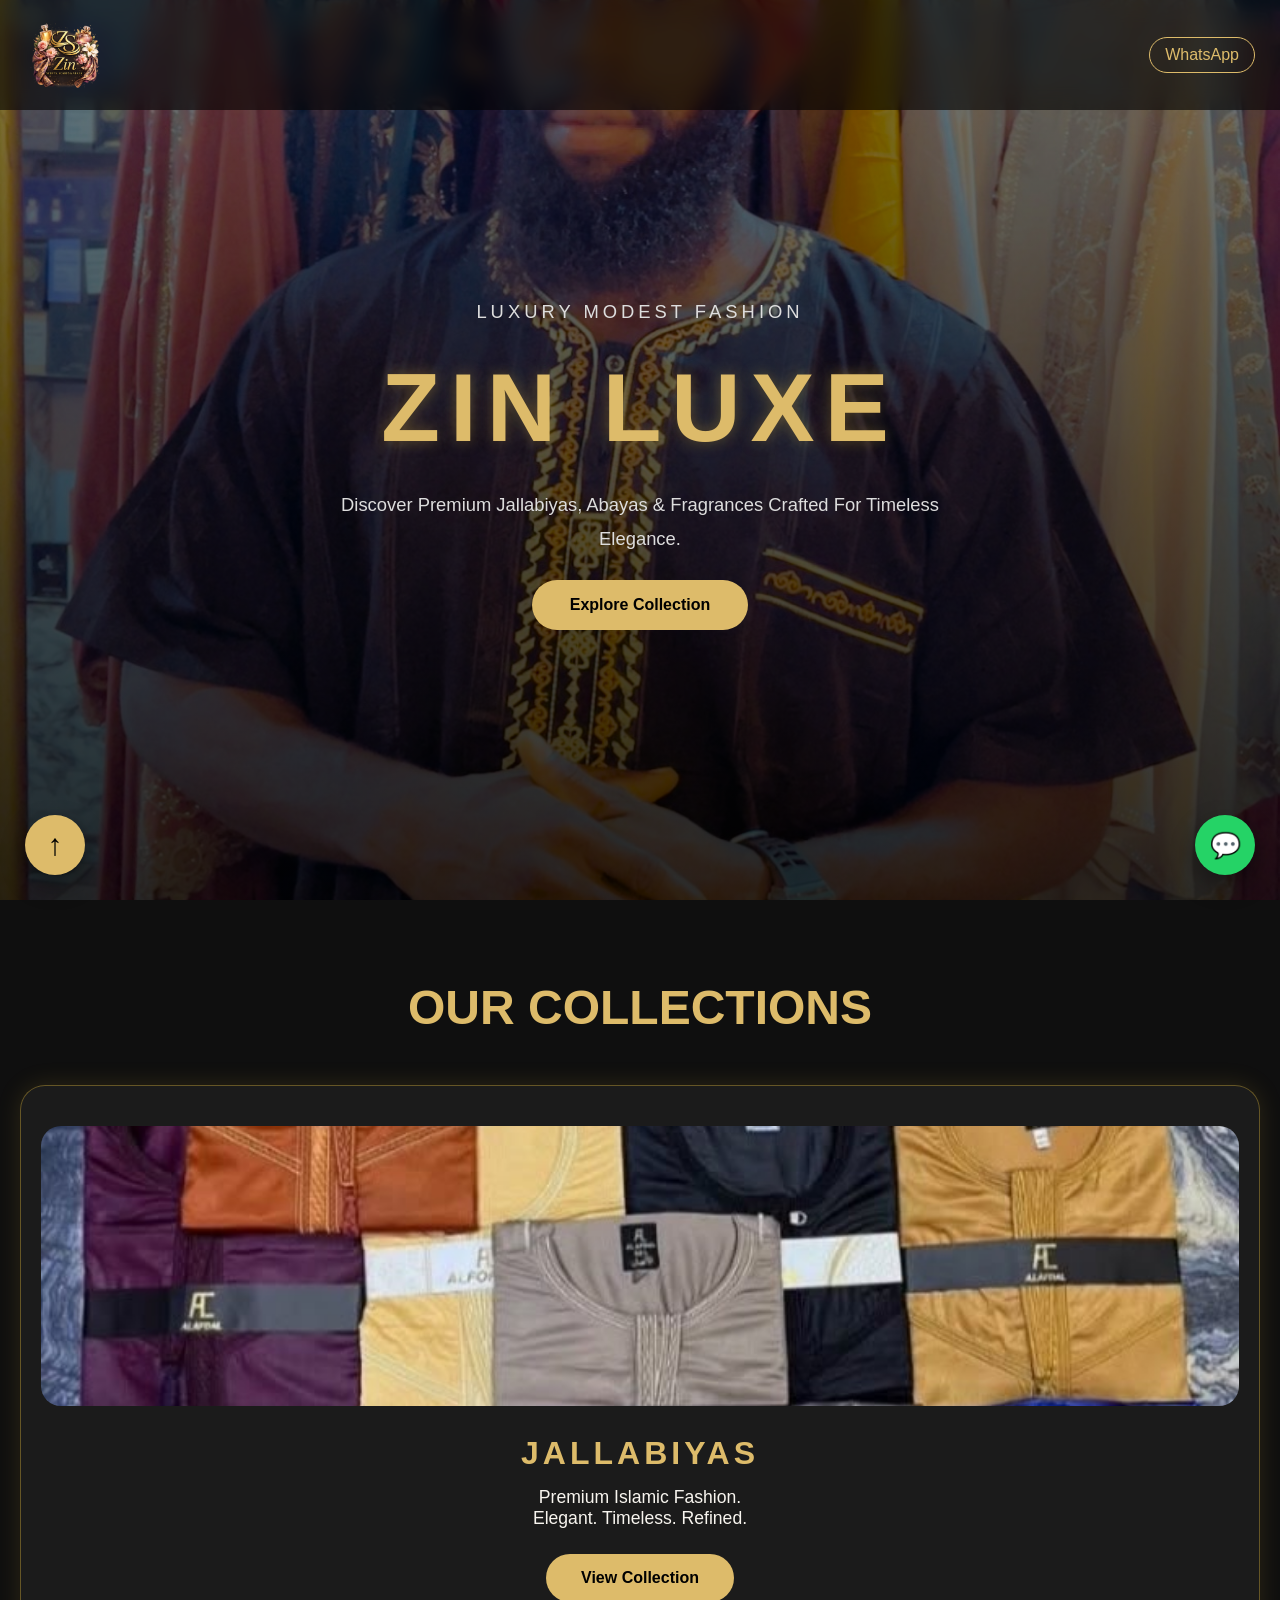
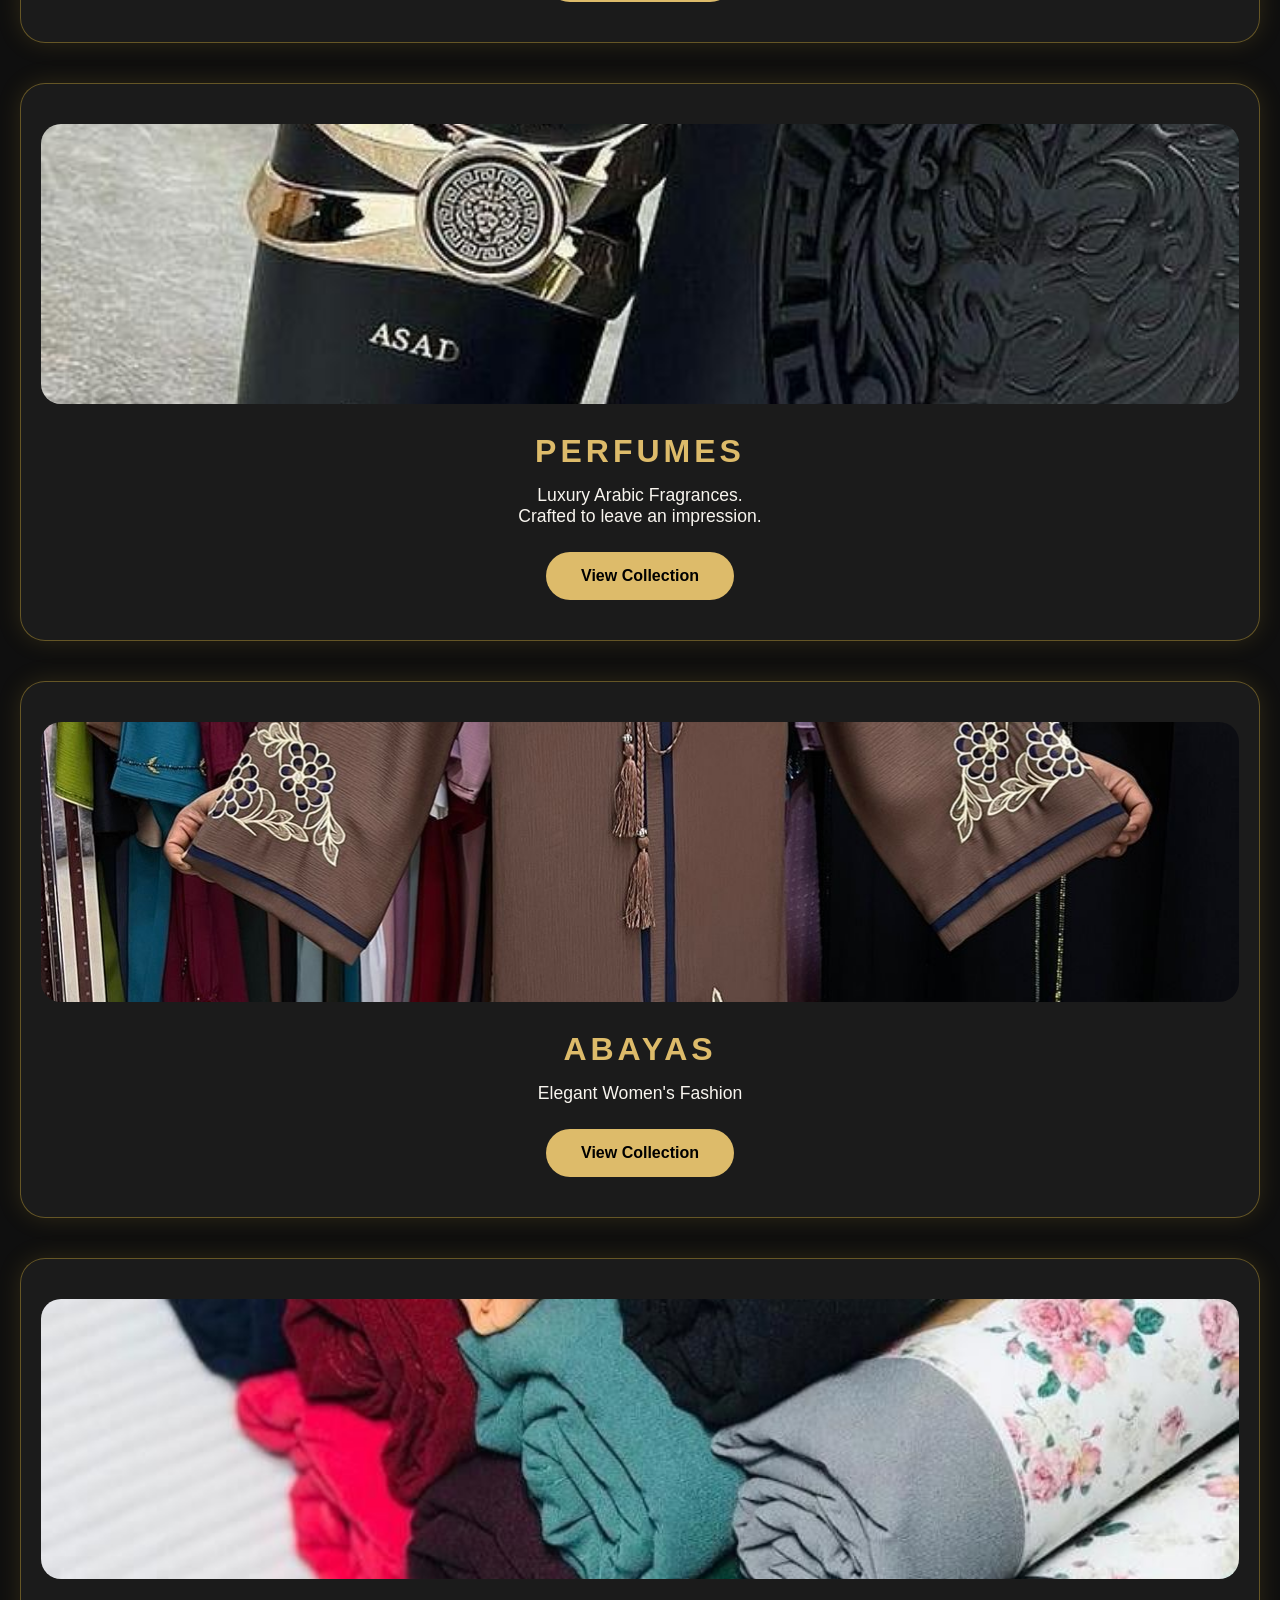
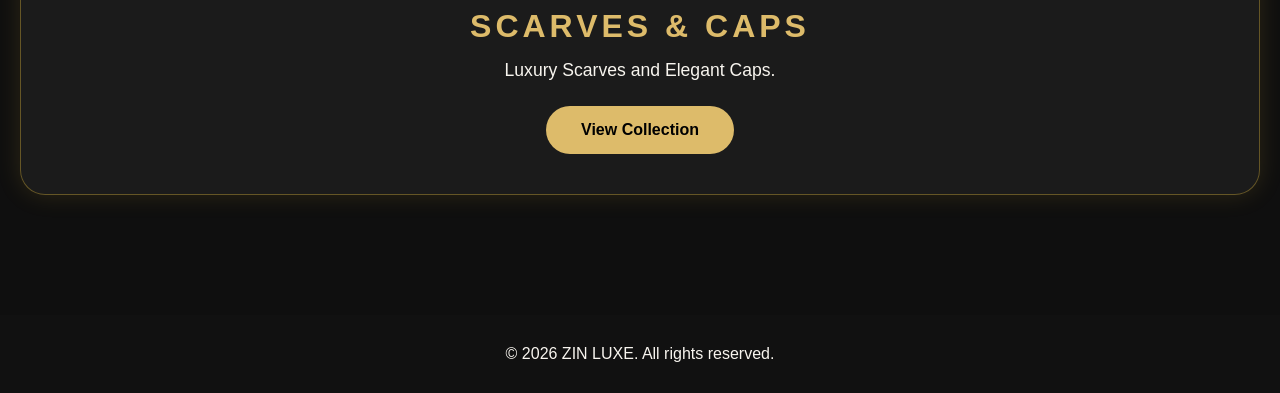
==== commit ce383893: "Version 1.0 - Zin Scents completed" ====
--- a/index.html
+++ b/index.html
@@ -46,24 +46,16 @@
             For Timeless Elegance.
         </p>
 
-        <a href="#products">
-            Explore Collection
-        </a>
+<a href="#collections">
+    Explore Collection
+</a>
+
 
     </div>
 
 </section>
 
 
-<div id="back-to-collections">
-
-<a href="#collections">
-
-Back to Collections ↑
-
-</a>
-
-</div>
 
 
 <section class="collections" id="collections">
@@ -141,6 +133,38 @@
 <div id="abayas"></div>
 
 </div>
+
+
+
+
+
+<div class="category-card">
+
+<img
+src="images/categories/scarves.jpg"
+class="category-image"
+alt="Scarves & Caps">
+
+<h3>SCARVES & CAPS</h3>
+
+<p>
+Luxury Scarves and Elegant Caps.
+</p>
+
+<button id="show-scarves">
+View Collection
+</button>
+
+<div id="scarves"></div>
+
+</div>
+
+
+
+
+
+
+
 
 </section>
 
--- a/css/style.css
+++ b/css/style.css
@@ -610,8 +610,8 @@
 
 #products,
 #perfumes,
-#abayas{
-
+#abayas,
+#scarves{
 display:none;
 margin-top:30px;
 
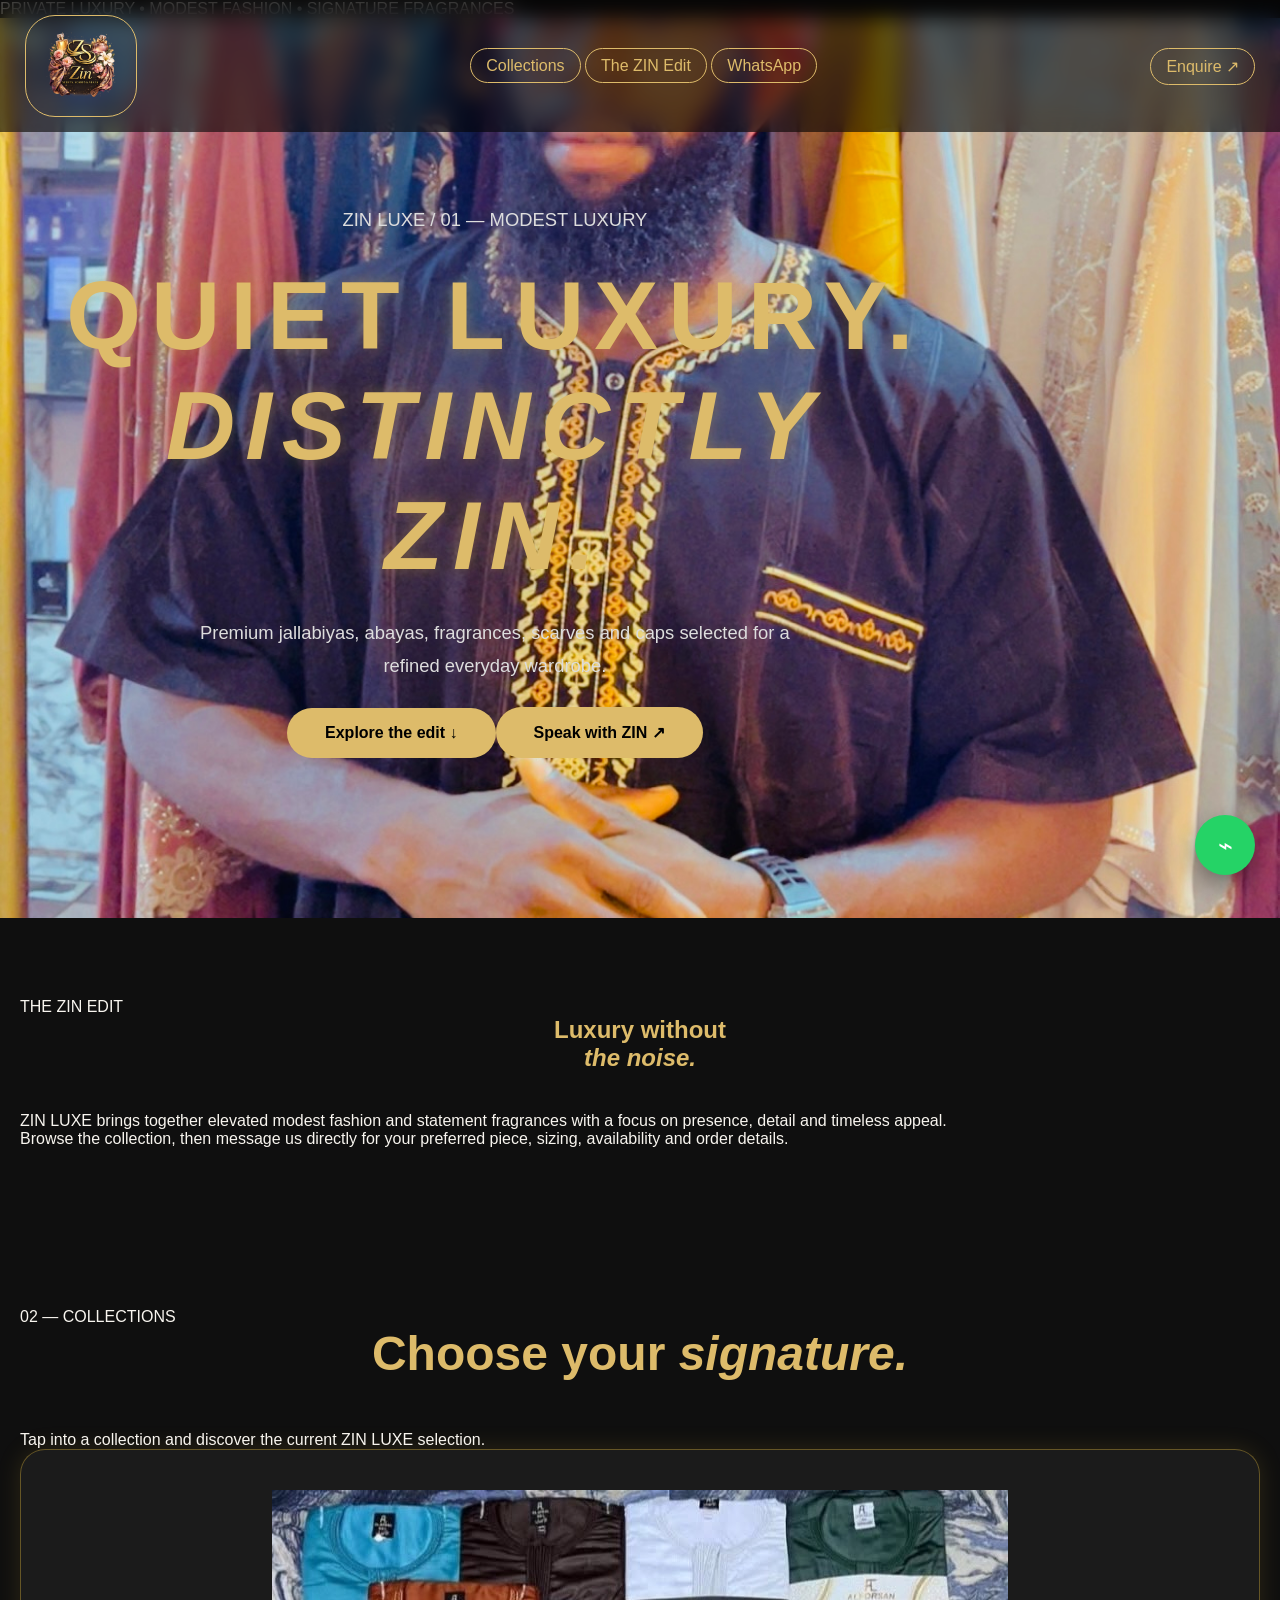
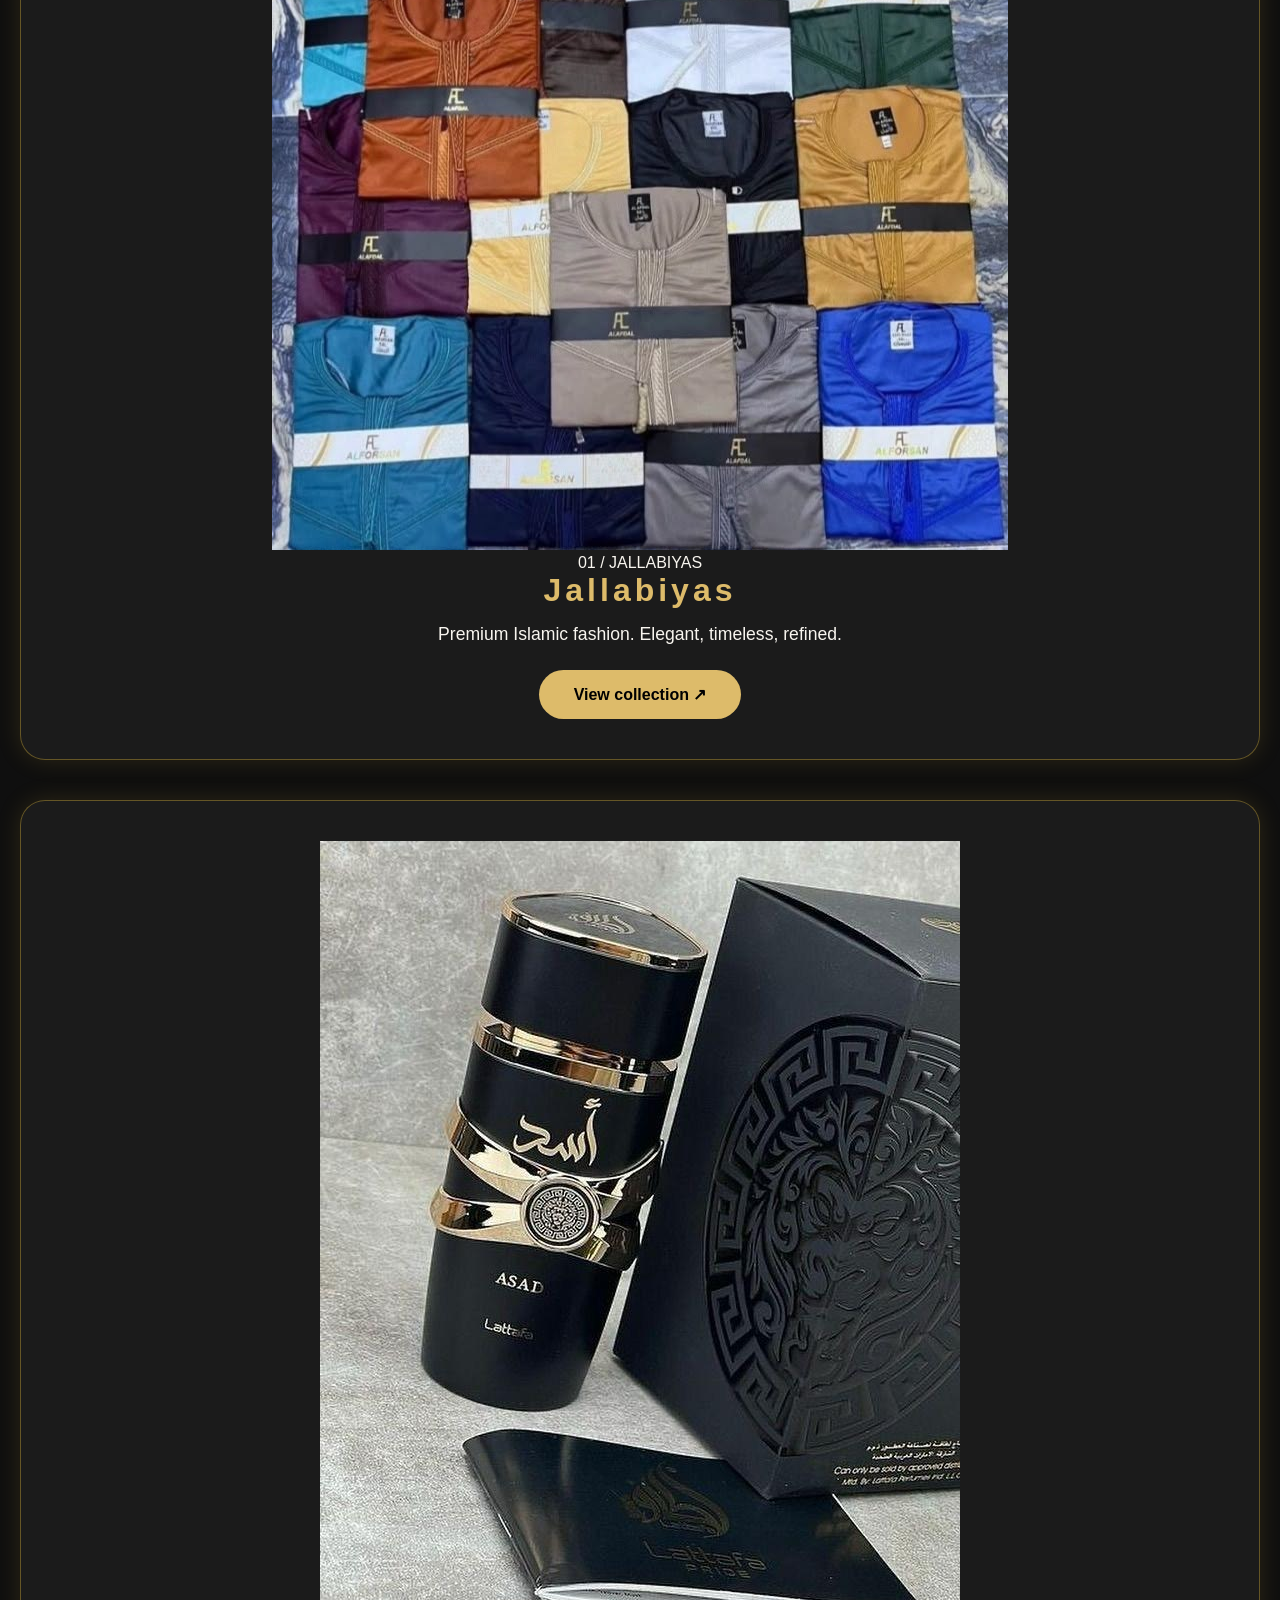
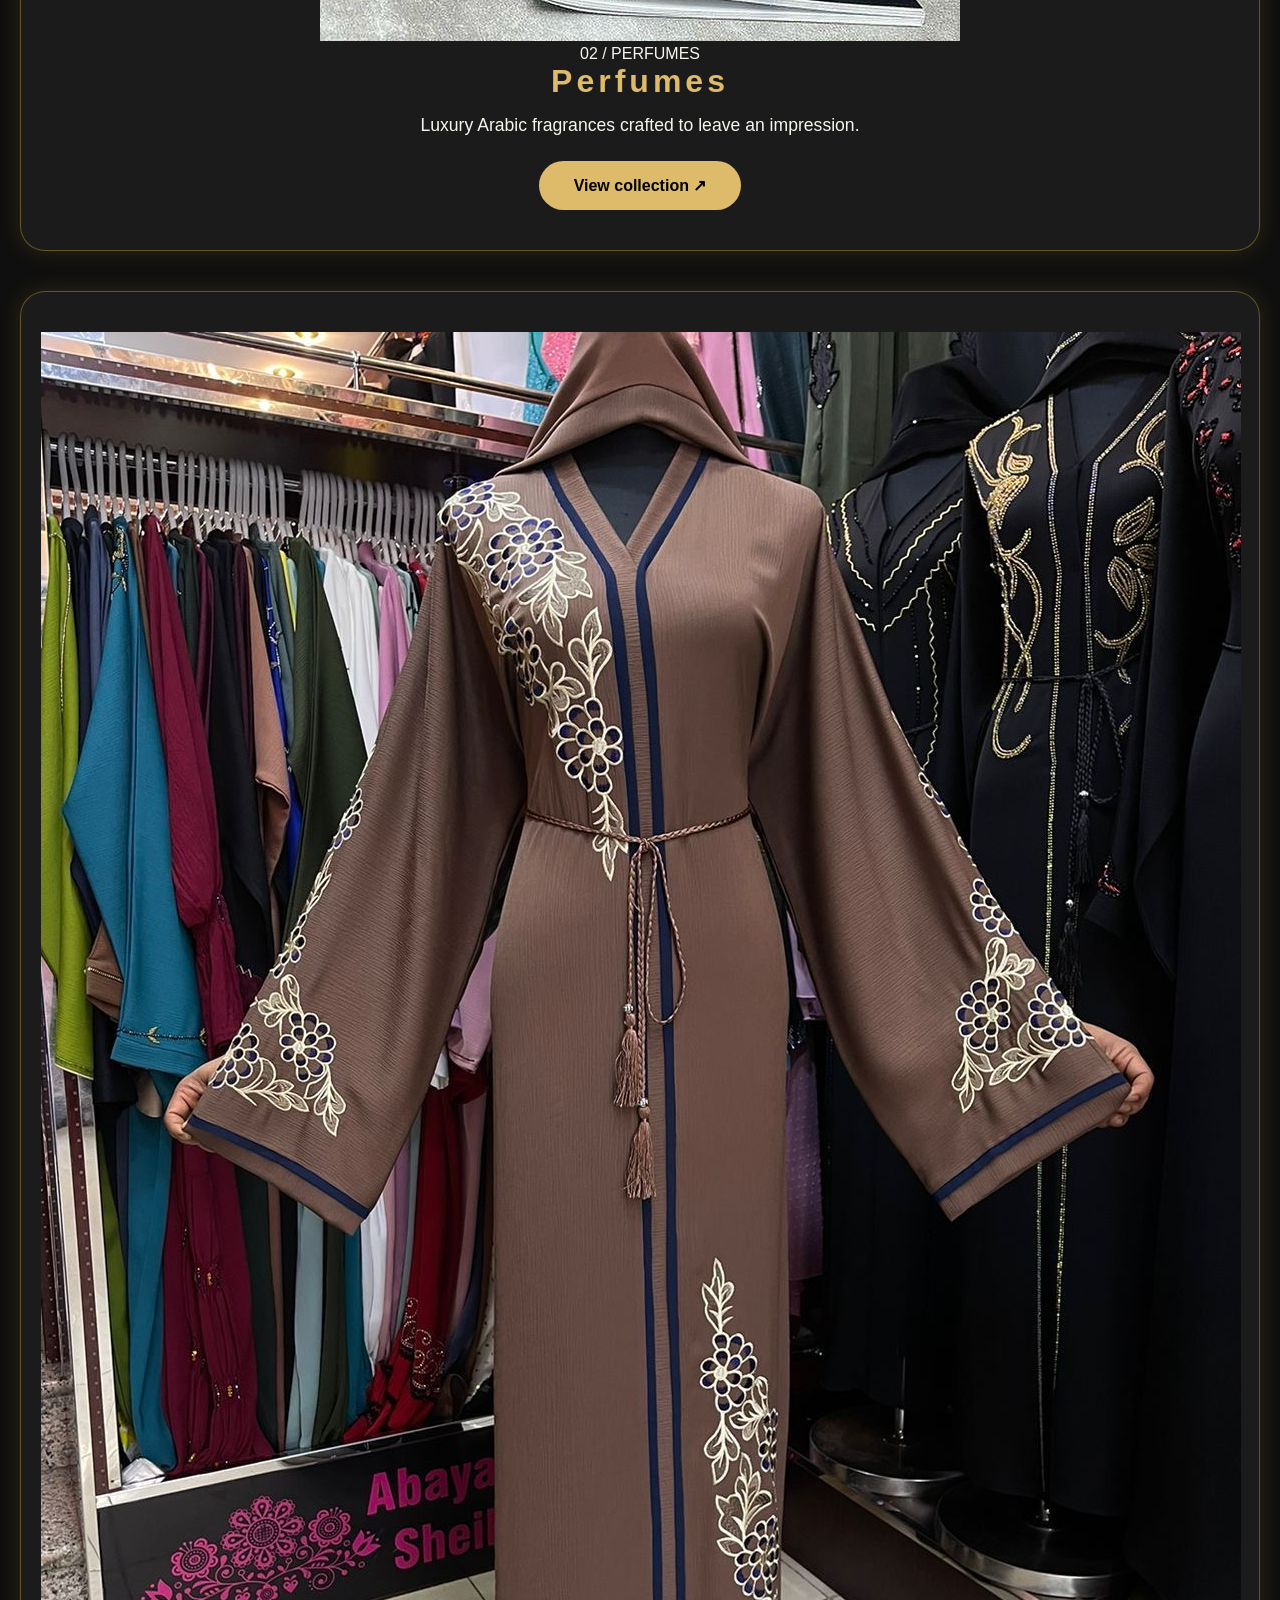
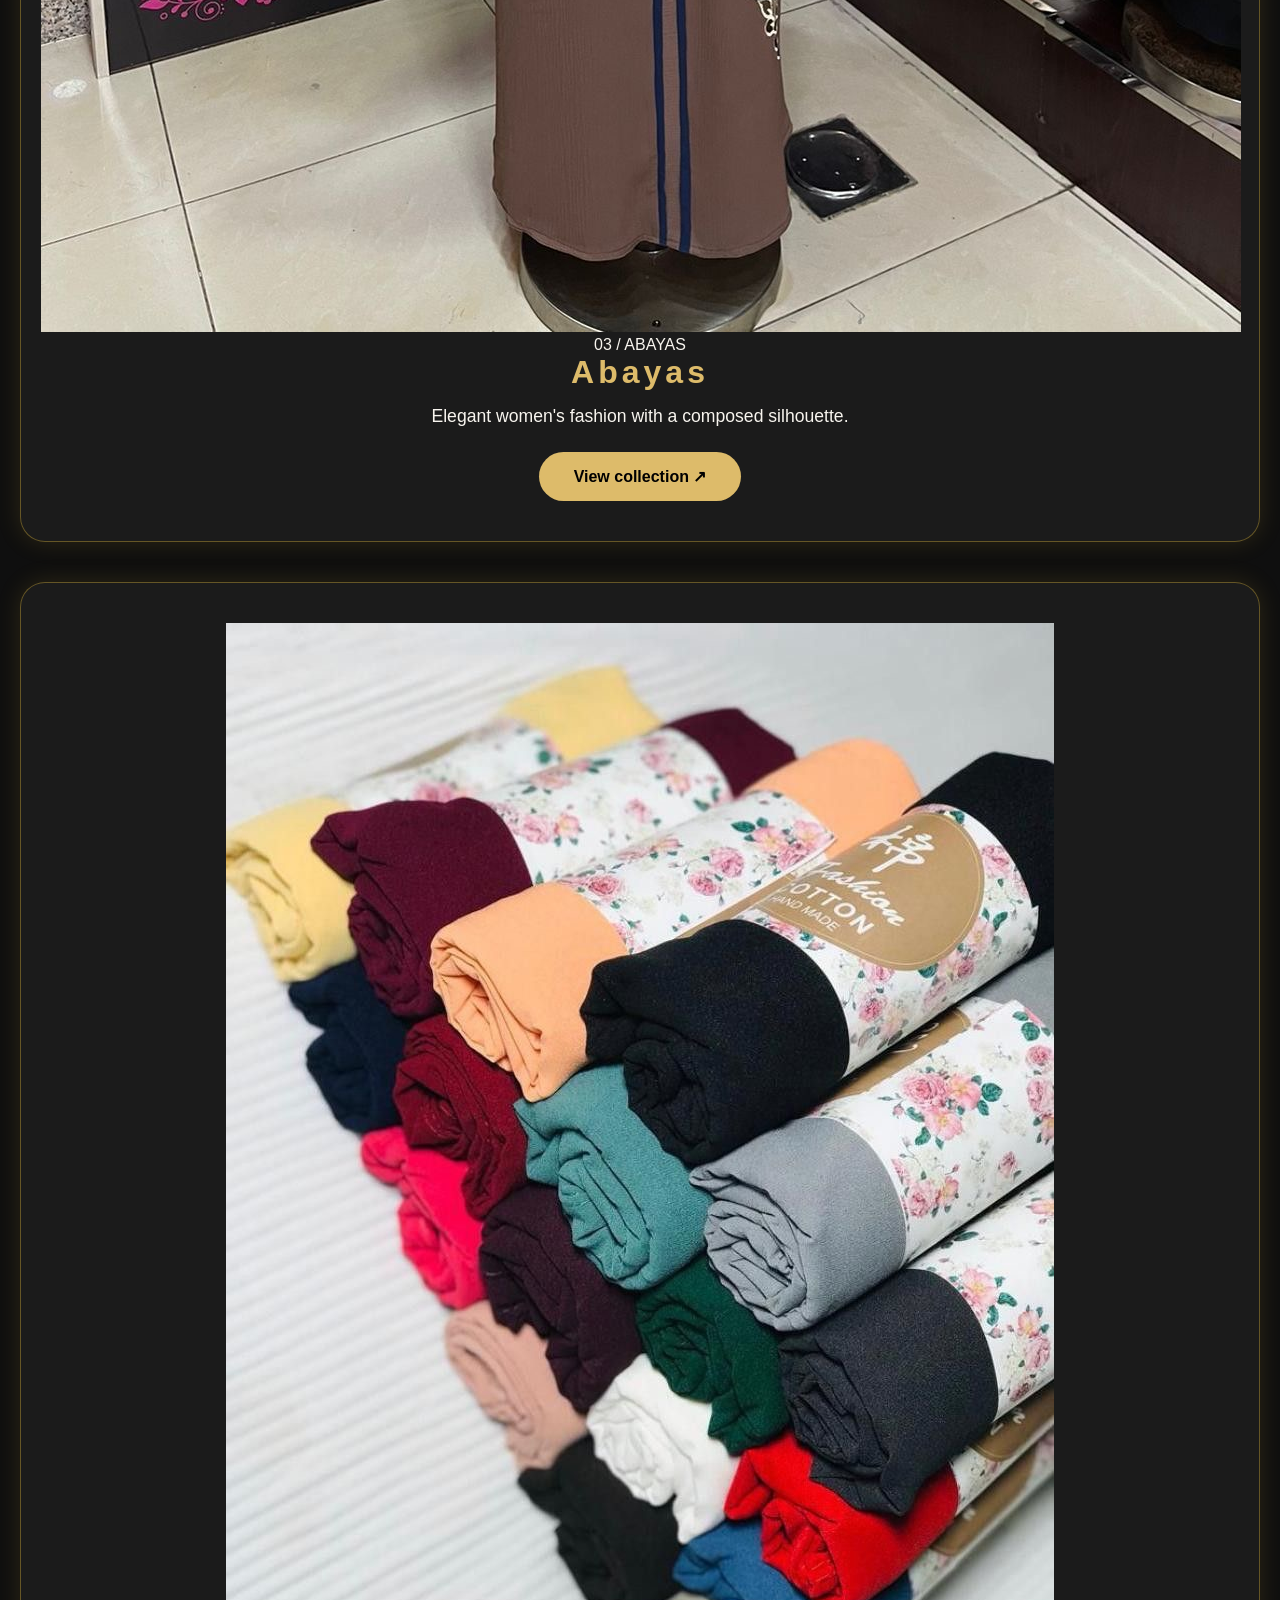
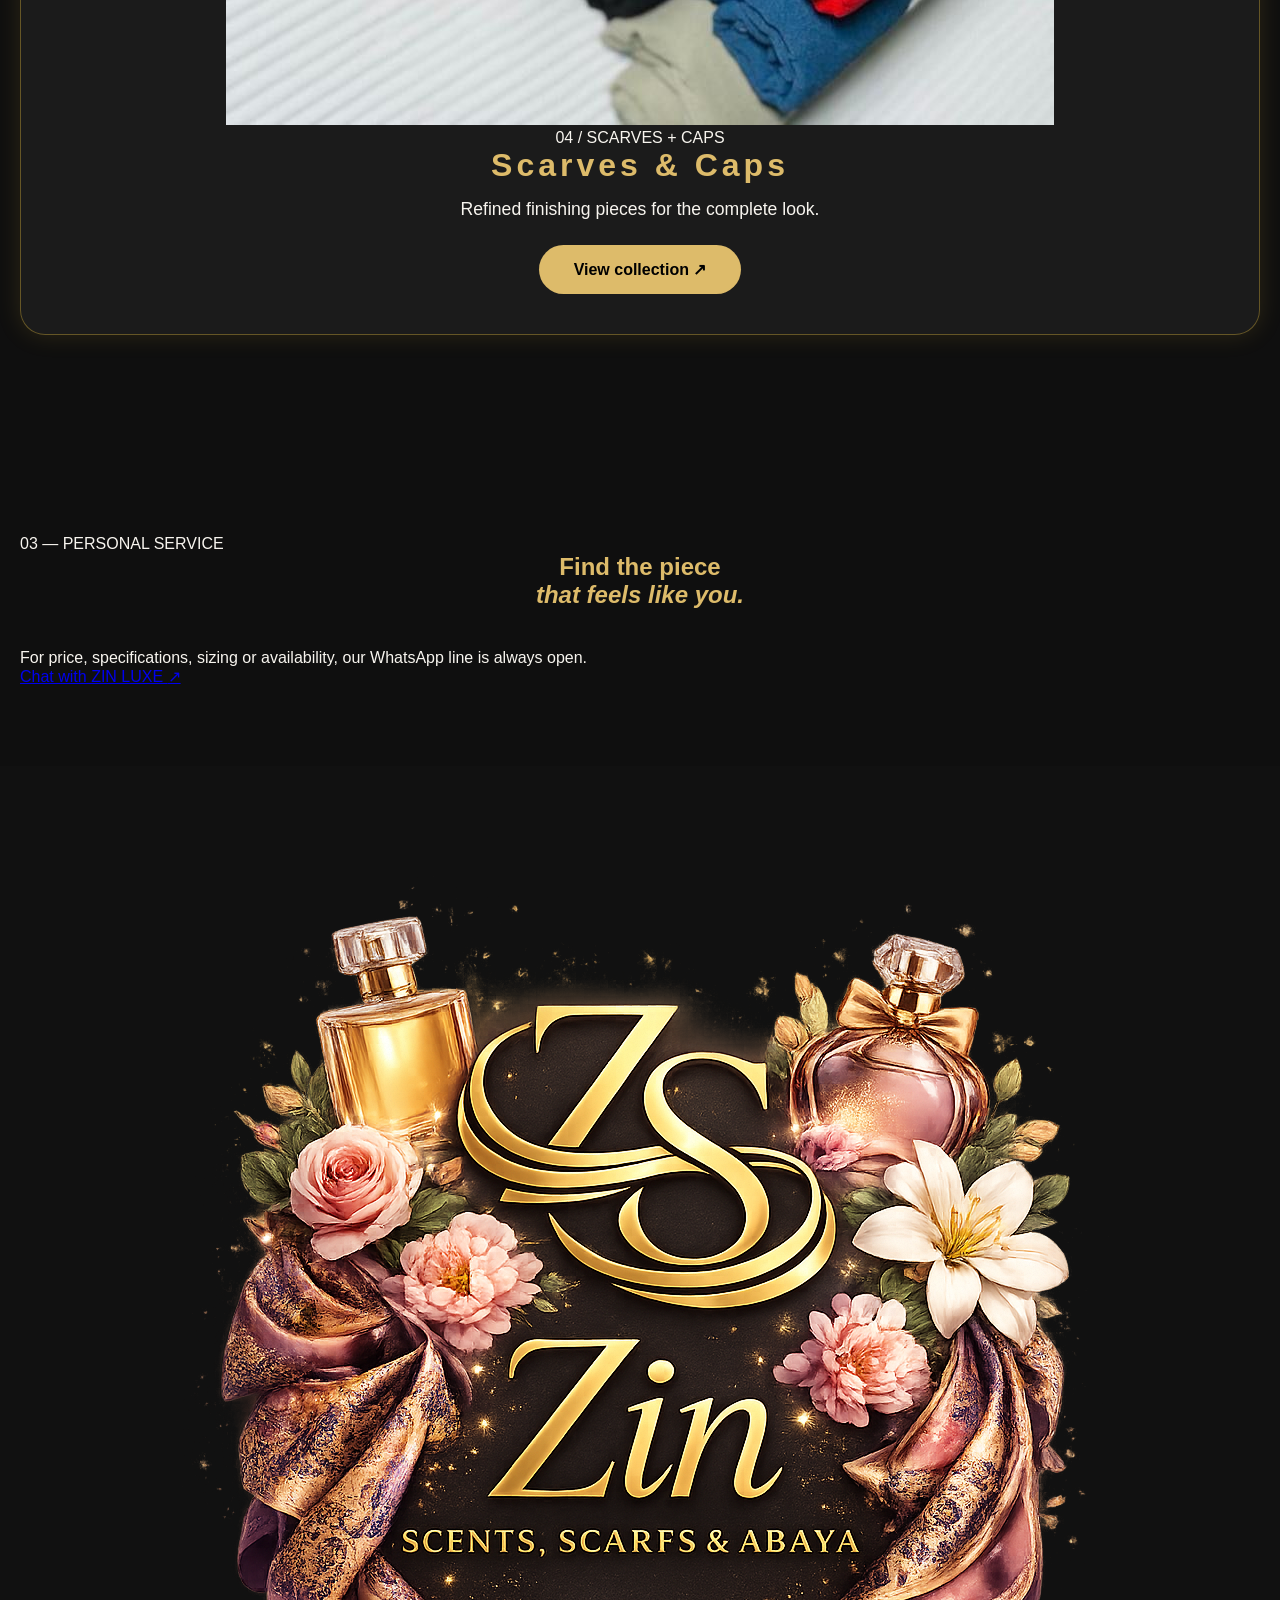
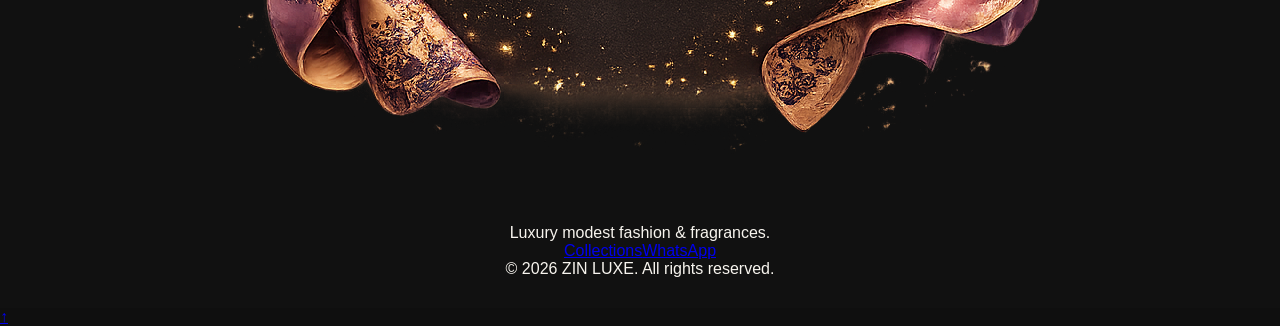
==== commit d2160b57: "Redesign ZIN LUXE homepage and navigation" ====
--- a/index.html
+++ b/index.html
@@ -3,211 +3,62 @@
 <head>
 <meta charset="UTF-8">
 <meta name="viewport" content="width=device-width, initial-scale=1.0">
-
+<meta name="theme-color" content="#0b0b0b">
+<meta name="description" content="ZIN LUXE — premium modest fashion, fragrances, scarves and caps.">
 <title>ZIN LUXE | Luxury Modest Fashion & Fragrances</title>
-
 <link rel="icon" href="assets/logo/llogo.png">
-
+<link rel="preconnect" href="https://fonts.googleapis.com">
+<link rel="preconnect" href="https://fonts.gstatic.com" crossorigin>
+<link href="https://fonts.googleapis.com/css2?family=DM+Sans:wght@400;500;600;700&family=Manrope:wght@500;600;700;800&family=Playfair+Display:wght@500;600&display=swap" rel="stylesheet">
 <link rel="stylesheet" href="css/style.css">
-
 </head>
-
 <body>
-
-<header>
-    <img src="assets/logo/llogo.png" alt="ZIN LUXE Logo">
-
-    <a href="https://wa.me/2347014718354">
-        WhatsApp
-    </a>
+<div class="announcement">PRIVATE LUXURY • MODEST FASHION • SIGNATURE FRAGRANCES</div>
+<header class="site-header" id="top">
+  <a class="brand" href="#top" aria-label="ZIN LUXE home"><img src="assets/logo/llogo.png" alt="ZIN LUXE Logo"></a>
+  <nav class="desktop-nav" aria-label="Primary navigation">
+    <a href="#collections">Collections</a>
+    <a href="#about">The ZIN Edit</a>
+    <a href="https://wa.me/2347014718354" target="_blank" rel="noopener">WhatsApp</a>
+  </nav>
+  <a class="header-cta" href="https://wa.me/2347014718354" target="_blank" rel="noopener">Enquire <span>↗</span></a>
 </header>
-
-
+<main>
 <section class="hero">
-
-    <img
-        src="images/hero/IMG_4431.JPG"
-        class="hero-image"
-        alt="ZIN Luxe Hero">
-
-    <div class="hero-overlay"></div>
-
-    <div class="hero-content">
-
-        <p class="hero-tag">
-            LUXURY MODEST FASHION
-        </p>
-
-        <h1>ZIN LUXE</h1>
-
-        <p>
-            Discover Premium Jallabiyas,
-            Abayas & Fragrances Crafted
-            For Timeless Elegance.
-        </p>
-
-<a href="#collections">
-    Explore Collection
-</a>
-
-
-    </div>
-
+  <img src="images/hero/IMG_4431.JPG" class="hero-image" alt="ZIN Luxe fashion" fetchpriority="high">
+  <div class="hero-shade"></div>
+  <div class="hero-grid"></div>
+  <div class="hero-content">
+    <p class="eyebrow">ZIN LUXE / 01 — MODEST LUXURY</p>
+    <h1>Quiet luxury.<br><em>Distinctly ZIN.</em></h1>
+    <p class="hero-copy">Premium jallabiyas, abayas, fragrances, scarves and caps selected for a refined everyday wardrobe.</p>
+    <div class="hero-actions"><a class="btn btn-solid" href="#collections">Explore the edit <span>↓</span></a><a class="text-link" href="https://wa.me/2347014718354" target="_blank" rel="noopener">Speak with ZIN <span>↗</span></a></div>
+  </div>
+  <div class="hero-note"><span>EST. 2026</span><span>CURATED MODEST LUXURY</span></div>
 </section>
-
-
-
-
+<section class="intro" id="about">
+  <div><p class="eyebrow">THE ZIN EDIT</p><h2>Luxury without<br><em>the noise.</em></h2></div>
+  <div class="intro-copy"><p>ZIN LUXE brings together elevated modest fashion and statement fragrances with a focus on presence, detail and timeless appeal.</p><p class="muted">Browse the collection, then message us directly for your preferred piece, sizing, availability and order details.</p></div>
+</section>
 <section class="collections" id="collections">
-
-<h2>OUR COLLECTIONS</h2>
-
-
-<div class="category-card">
-
-<img
-src="images/categories/jallabiya.jpg"
-class="category-image"
-alt="Jallabiyas">
-
-<h3>JALLABIYAS</h3>
-
-<p>
-Premium Islamic Fashion.<br>
-Elegant. Timeless. Refined.
-</p>
-
-
-<button id="show-jallabiyas">
-View Collection
-</button>
-
-<div id="products"></div>
-
-</div>
-
-
-
-<div class="category-card">
-
-<img
-src="images/categories/perfume.jpg"
-class="category-image"
-alt="Perfumes">
-
-<h3>PERFUMES</h3>
-
-<p>
-Luxury Arabic Fragrances.<br>
-Crafted to leave an impression.
-</p>
-
-
-
-<button id="show-perfumes">
-View Collection
-</button>
-
-<div id="perfumes"></div>
-
-</div>
-
-
-
-<div class="category-card">
-
-<img
-src="images/categories/abaya.jpg"
-class="category-image"
-alt="Abayas">
-
-
-<h3>ABAYAS</h3>
-
-<p>Elegant Women's Fashion</p>
-
-<button id="show-abayas">
-View Collection
-</button>
-
-<div id="abayas"></div>
-
-</div>
-
-
-
-
-
-<div class="category-card">
-
-<img
-src="images/categories/scarves.jpg"
-class="category-image"
-alt="Scarves & Caps">
-
-<h3>SCARVES & CAPS</h3>
-
-<p>
-Luxury Scarves and Elegant Caps.
-</p>
-
-<button id="show-scarves">
-View Collection
-</button>
-
-<div id="scarves"></div>
-
-</div>
-
-
-
-
-
-
-
-
+  <div class="section-head"><div><p class="eyebrow">02 — COLLECTIONS</p><h2>Choose your <em>signature.</em></h2></div><p>Tap into a collection and discover the current ZIN LUXE selection.</p></div>
+  <div class="category-grid">
+    <article class="category-card category-featured"><img src="images/categories/jallabiya.jpg" alt="Jallabiyas" loading="lazy"><div class="category-overlay"></div><div class="category-content"><span>01 / JALLABIYAS</span><h3>Jallabiyas</h3><p>Premium Islamic fashion. Elegant, timeless, refined.</p><button data-target="products">View collection <b>↗</b></button></div></article>
+    <article class="category-card"><img src="images/categories/perfume.jpg" alt="Perfumes" loading="lazy"><div class="category-overlay"></div><div class="category-content"><span>02 / PERFUMES</span><h3>Perfumes</h3><p>Luxury Arabic fragrances crafted to leave an impression.</p><button data-target="perfumes">View collection <b>↗</b></button></div></article>
+    <article class="category-card"><img src="images/categories/abaya.jpg" alt="Abayas" loading="lazy"><div class="category-overlay"></div><div class="category-content"><span>03 / ABAYAS</span><h3>Abayas</h3><p>Elegant women's fashion with a composed silhouette.</p><button data-target="abayas">View collection <b>↗</b></button></div></article>
+    <article class="category-card"><img src="images/categories/scarves.jpg" alt="Scarves and Caps" loading="lazy"><div class="category-overlay"></div><div class="category-content"><span>04 / SCARVES + CAPS</span><h3>Scarves & Caps</h3><p>Refined finishing pieces for the complete look.</p><button data-target="scarves">View collection <b>↗</b></button></div></article>
+  </div>
+  <div class="collection-panel" id="products"><div class="panel-head"><div><span>JALLABIYAS</span><h3>The Jallabiya Edit</h3></div><button class="close-collection" aria-label="Close collection">Close ×</button></div><div class="product-grid"></div></div>
+  <div class="collection-panel" id="perfumes"><div class="panel-head"><div><span>PERFUMES</span><h3>The Fragrance Edit</h3></div><button class="close-collection" aria-label="Close collection">Close ×</button></div><div class="product-grid"></div></div>
+  <div class="collection-panel" id="abayas"><div class="panel-head"><div><span>ABAYAS</span><h3>The Abaya Edit</h3></div><button class="close-collection" aria-label="Close collection">Close ×</button></div><div class="product-grid"></div></div>
+  <div class="collection-panel" id="scarves"><div class="panel-head"><div><span>SCARVES + CAPS</span><h3>The Finishing Edit</h3></div><button class="close-collection" aria-label="Close collection">Close ×</button></div><div class="product-grid"></div></div>
 </section>
-
-
-
-<a 
-class="whatsapp-float"
-href="https://wa.me/2347014718354"
-target="_blank">
-
-💬
-
-</a>
-
-<footer>
-
-<p>
-© 2026 ZIN LUXE. All rights reserved.
-</p>
-
-</footer>
-
-<div class="lightbox" id="lightbox">
-
-<span class="close-lightbox">&times;</span>
-
-<img id="lightbox-image">
-
-</div>
-
-
-<script src="js/products.js"></script>
-<script src="js/render.js"></script>
-<script src="js/script.js"></script>
-
-
-<a href="#collections"
-class="collections-float">
-
-↑
-
-</a>
-
-
+<section class="closing"><p class="eyebrow">03 — PERSONAL SERVICE</p><h2>Find the piece<br><em>that feels like you.</em></h2><p>For price, specifications, sizing or availability, our WhatsApp line is always open.</p><a class="btn btn-solid" href="https://wa.me/2347014718354" target="_blank" rel="noopener">Chat with ZIN LUXE <span>↗</span></a></section>
+</main>
+<footer><div class="footer-brand"><img src="assets/logo/llogo.png" alt="ZIN LUXE Logo"><p>Luxury modest fashion & fragrances.</p></div><div><a href="#collections">Collections</a><a href="https://wa.me/2347014718354" target="_blank" rel="noopener">WhatsApp</a></div><div class="copyright">© 2026 ZIN LUXE. All rights reserved.</div></footer>
+<a class="whatsapp-float" href="https://wa.me/2347014718354" target="_blank" rel="noopener" aria-label="Chat with ZIN LUXE on WhatsApp">⌁</a>
+<a class="back-top" href="#top" aria-label="Back to top">↑</a>
+<div class="lightbox" id="lightbox"><button class="close-lightbox" aria-label="Close image">×</button><img id="lightbox-image" alt="Product preview"></div>
+<script src="js/products.js"></script><script src="js/render.js"></script><script src="js/script.js"></script>
 </body>
 </html>
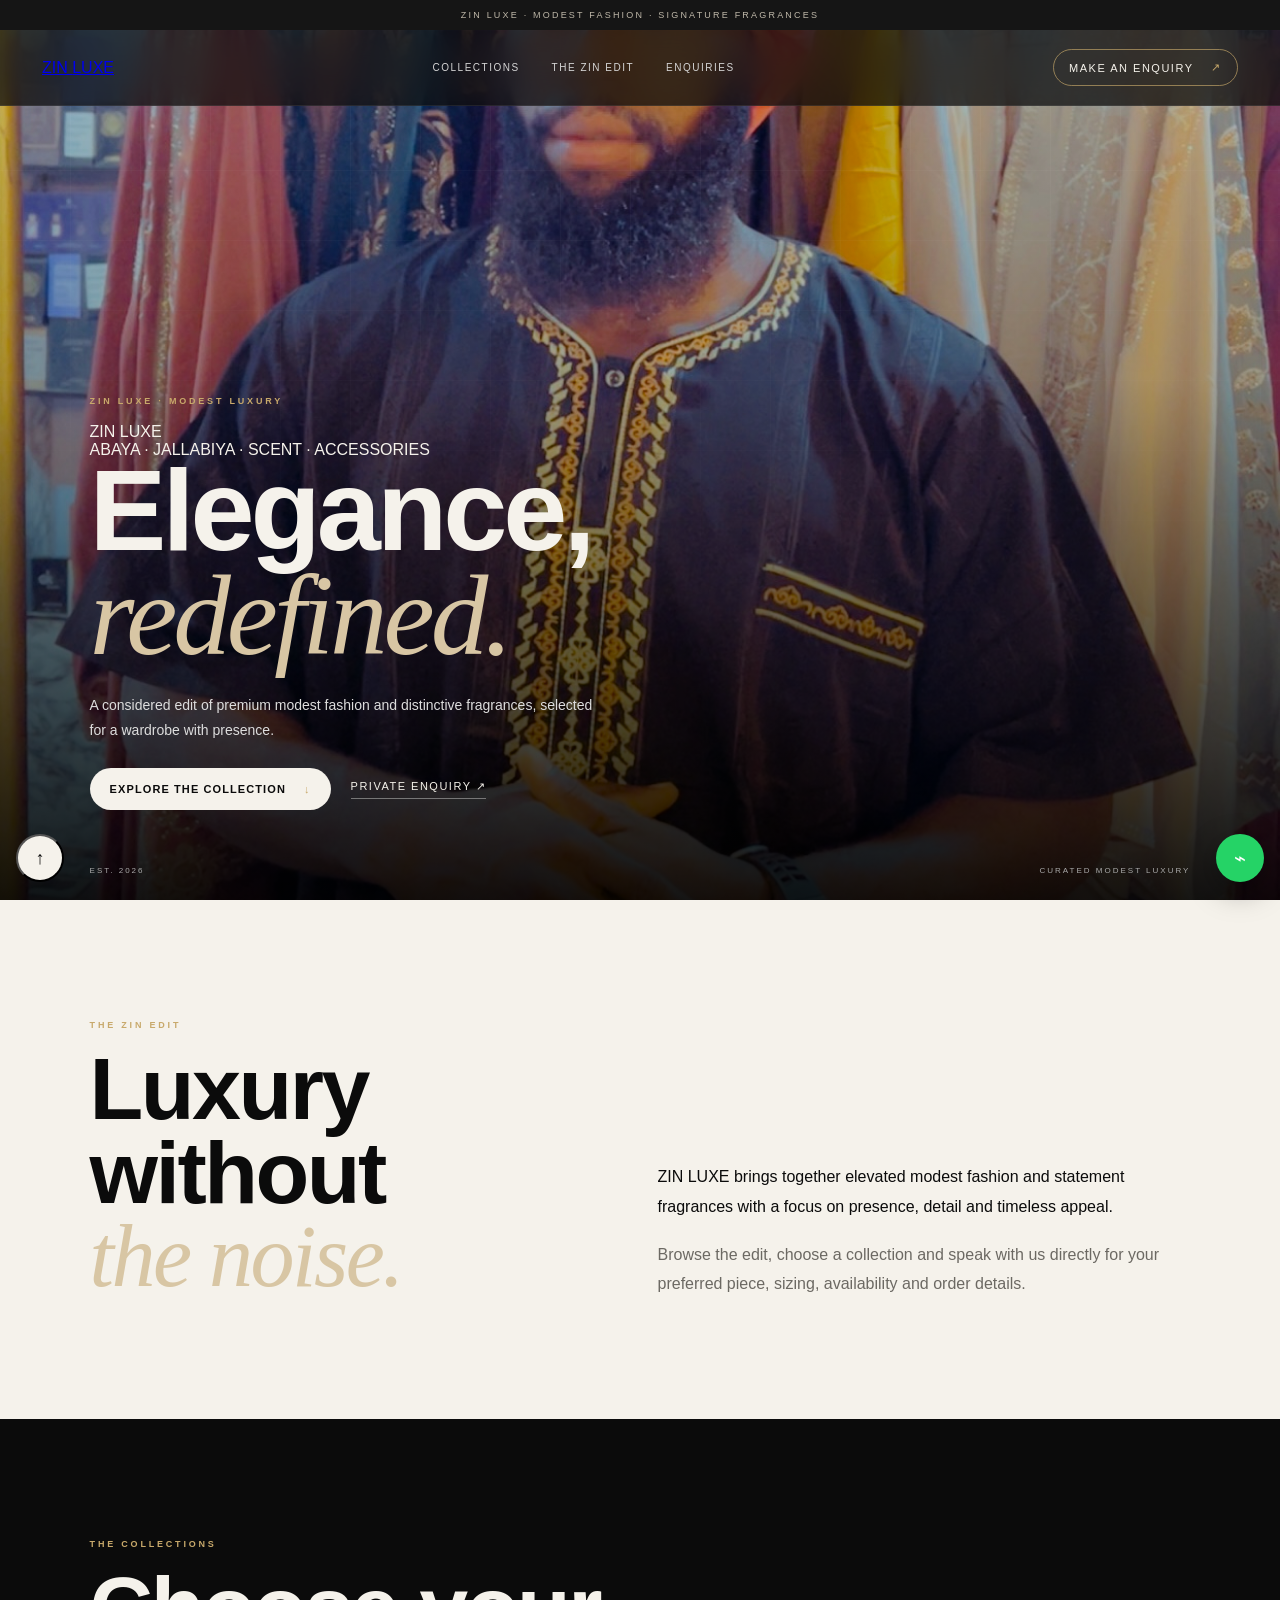
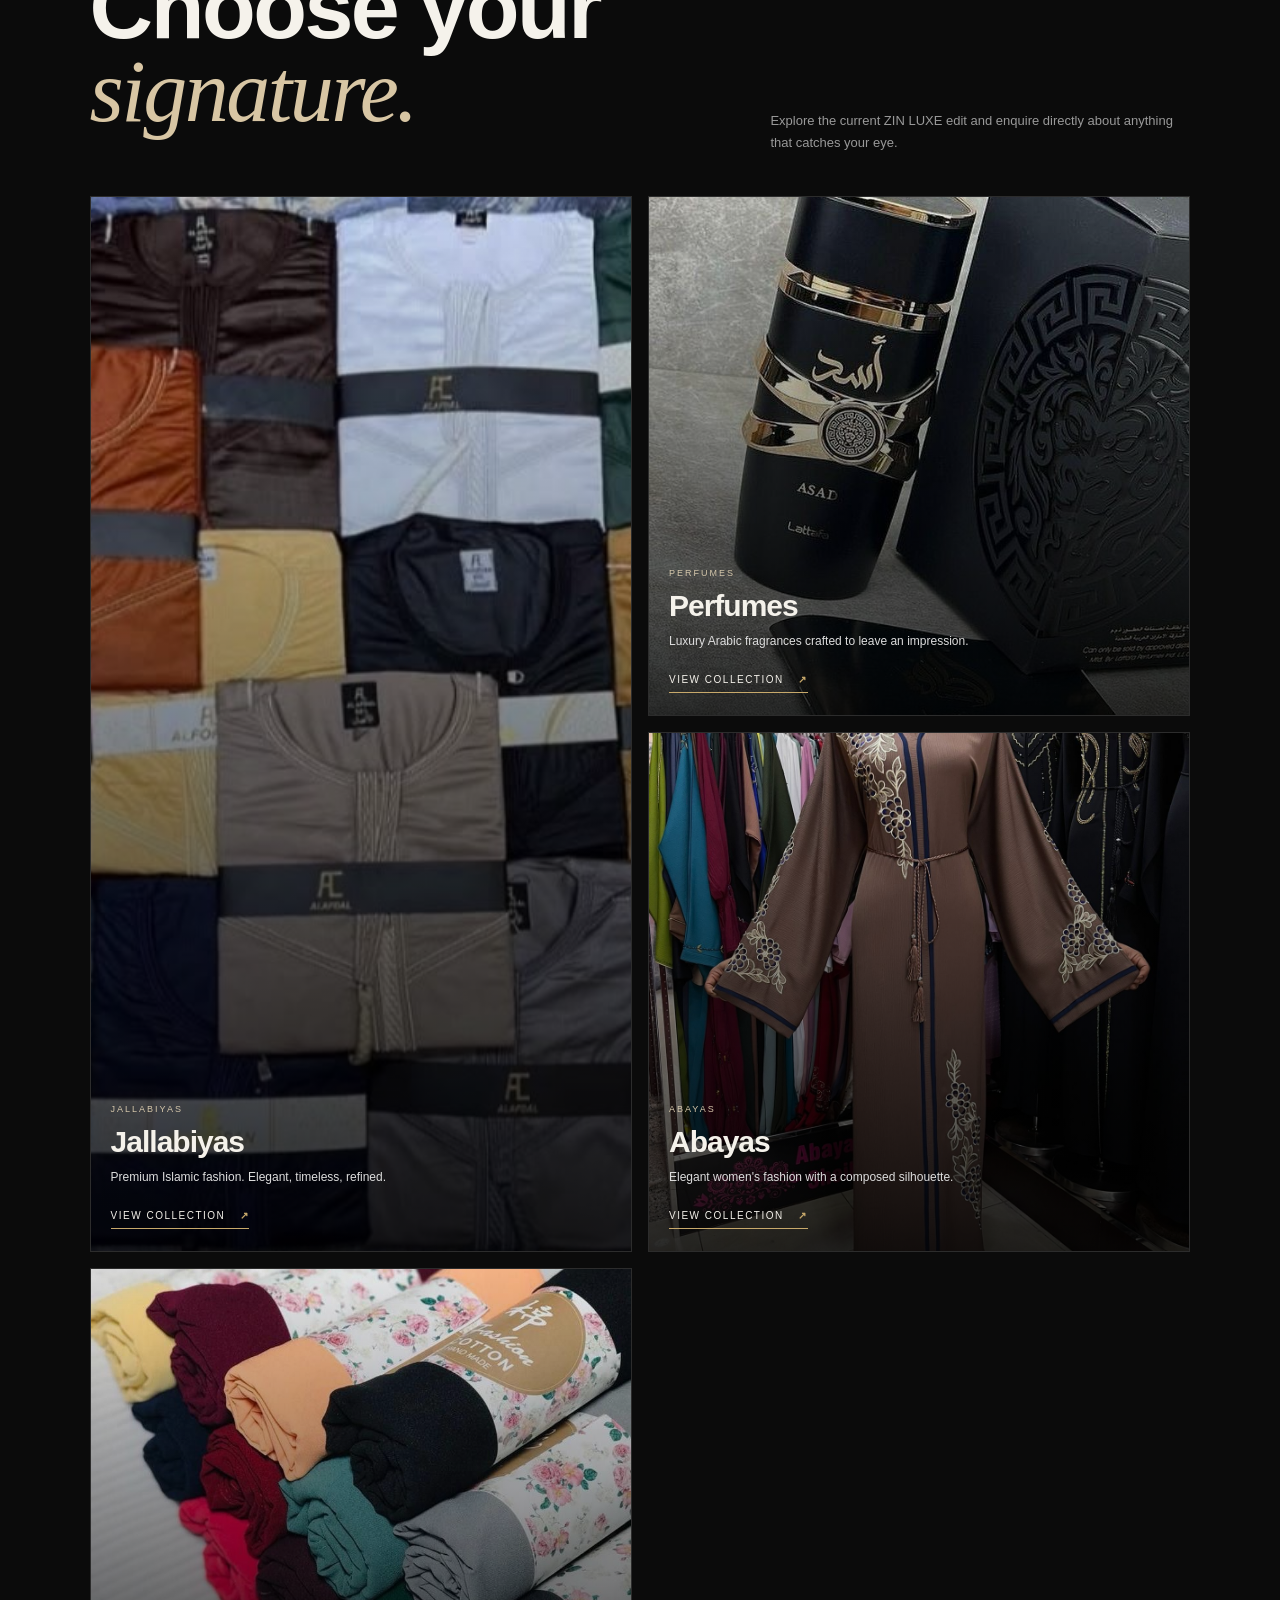
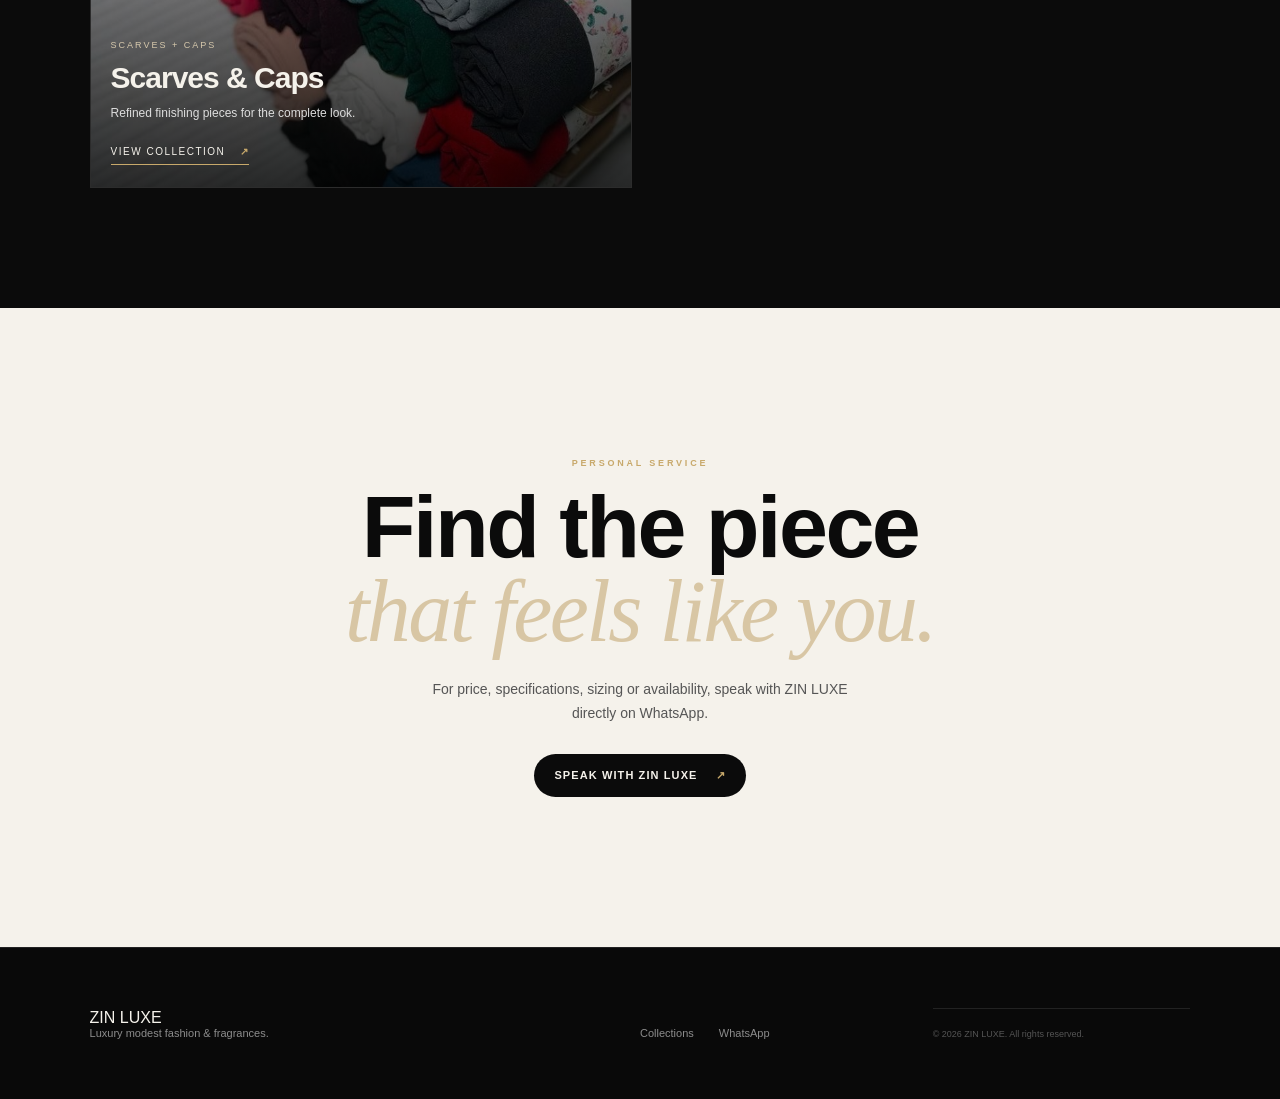
==== commit 505c17d8: "Refine ZIN LUXE hero, navigation and CTA destinations" ====
--- a/index.html
+++ b/index.html
@@ -13,15 +13,15 @@
 <link rel="stylesheet" href="css/style.css">
 </head>
 <body>
-<div class="announcement">PRIVATE LUXURY • MODEST FASHION • SIGNATURE FRAGRANCES</div>
+<div class="announcement">ZIN LUXE · MODEST FASHION · SIGNATURE FRAGRANCES</div>
 <header class="site-header" id="top">
-  <a class="brand" href="#top" aria-label="ZIN LUXE home"><img src="assets/logo/llogo.png" alt="ZIN LUXE Logo"></a>
+  <a class="wordmark" href="#top" aria-label="ZIN LUXE home">ZIN <span>LUXE</span></a>
   <nav class="desktop-nav" aria-label="Primary navigation">
     <a href="#collections">Collections</a>
     <a href="#about">The ZIN Edit</a>
-    <a href="https://wa.me/2347014718354" target="_blank" rel="noopener">WhatsApp</a>
+    <a href="https://wa.me/2347014718354?text=Assalamu%20alaikum%2C%20I%27d%20like%20to%20make%20an%20enquiry%20about%20ZIN%20LUXE." target="_blank" rel="noopener">Enquiries</a>
   </nav>
-  <a class="header-cta" href="https://wa.me/2347014718354" target="_blank" rel="noopener">Enquire <span>↗</span></a>
+  <a class="header-cta" href="https://wa.me/2347014718354?text=Assalamu%20alaikum%2C%20I%27d%20like%20to%20make%20an%20enquiry%20about%20ZIN%20LUXE." target="_blank" rel="noopener">Make an enquiry <span>↗</span></a>
 </header>
 <main>
 <section class="hero">
@@ -29,35 +29,37 @@
   <div class="hero-shade"></div>
   <div class="hero-grid"></div>
   <div class="hero-content">
-    <p class="eyebrow">ZIN LUXE / 01 — MODEST LUXURY</p>
-    <h1>Quiet luxury.<br><em>Distinctly ZIN.</em></h1>
-    <p class="hero-copy">Premium jallabiyas, abayas, fragrances, scarves and caps selected for a refined everyday wardrobe.</p>
-    <div class="hero-actions"><a class="btn btn-solid" href="#collections">Explore the edit <span>↓</span></a><a class="text-link" href="https://wa.me/2347014718354" target="_blank" rel="noopener">Speak with ZIN <span>↗</span></a></div>
+    <p class="eyebrow">ZIN LUXE · MODEST LUXURY</p>
+    <div class="hero-wordmark">ZIN <span>LUXE</span></div>
+    <p class="hero-subline">ABAYA · JALLABIYA · SCENT · ACCESSORIES</p>
+    <h1>Elegance,<br><em>redefined.</em></h1>
+    <p class="hero-copy">A considered edit of premium modest fashion and distinctive fragrances, selected for a wardrobe with presence.</p>
+    <div class="hero-actions"><a class="btn btn-solid" href="#collections">Explore the collection <span>↓</span></a><a class="text-link" href="https://wa.me/2347014718354?text=Assalamu%20alaikum%2C%20I%27d%20like%20to%20make%20a%20general%20enquiry%20about%20ZIN%20LUXE." target="_blank" rel="noopener">Private enquiry <span>↗</span></a></div>
   </div>
   <div class="hero-note"><span>EST. 2026</span><span>CURATED MODEST LUXURY</span></div>
 </section>
 <section class="intro" id="about">
   <div><p class="eyebrow">THE ZIN EDIT</p><h2>Luxury without<br><em>the noise.</em></h2></div>
-  <div class="intro-copy"><p>ZIN LUXE brings together elevated modest fashion and statement fragrances with a focus on presence, detail and timeless appeal.</p><p class="muted">Browse the collection, then message us directly for your preferred piece, sizing, availability and order details.</p></div>
+  <div class="intro-copy"><p>ZIN LUXE brings together elevated modest fashion and statement fragrances with a focus on presence, detail and timeless appeal.</p><p class="muted">Browse the edit, choose a collection and speak with us directly for your preferred piece, sizing, availability and order details.</p></div>
 </section>
 <section class="collections" id="collections">
-  <div class="section-head"><div><p class="eyebrow">02 — COLLECTIONS</p><h2>Choose your <em>signature.</em></h2></div><p>Tap into a collection and discover the current ZIN LUXE selection.</p></div>
+  <div class="section-head"><div><p class="eyebrow">THE COLLECTIONS</p><h2>Choose your <em>signature.</em></h2></div><p>Explore the current ZIN LUXE edit and enquire directly about anything that catches your eye.</p></div>
   <div class="category-grid">
-    <article class="category-card category-featured"><img src="images/categories/jallabiya.jpg" alt="Jallabiyas" loading="lazy"><div class="category-overlay"></div><div class="category-content"><span>01 / JALLABIYAS</span><h3>Jallabiyas</h3><p>Premium Islamic fashion. Elegant, timeless, refined.</p><button data-target="products">View collection <b>↗</b></button></div></article>
-    <article class="category-card"><img src="images/categories/perfume.jpg" alt="Perfumes" loading="lazy"><div class="category-overlay"></div><div class="category-content"><span>02 / PERFUMES</span><h3>Perfumes</h3><p>Luxury Arabic fragrances crafted to leave an impression.</p><button data-target="perfumes">View collection <b>↗</b></button></div></article>
-    <article class="category-card"><img src="images/categories/abaya.jpg" alt="Abayas" loading="lazy"><div class="category-overlay"></div><div class="category-content"><span>03 / ABAYAS</span><h3>Abayas</h3><p>Elegant women's fashion with a composed silhouette.</p><button data-target="abayas">View collection <b>↗</b></button></div></article>
-    <article class="category-card"><img src="images/categories/scarves.jpg" alt="Scarves and Caps" loading="lazy"><div class="category-overlay"></div><div class="category-content"><span>04 / SCARVES + CAPS</span><h3>Scarves & Caps</h3><p>Refined finishing pieces for the complete look.</p><button data-target="scarves">View collection <b>↗</b></button></div></article>
+    <article class="category-card category-featured"><img src="images/categories/jallabiya.jpg" alt="Jallabiyas" loading="lazy"><div class="category-overlay"></div><div class="category-content"><span>JALLABIYAS</span><h3>Jallabiyas</h3><p>Premium Islamic fashion. Elegant, timeless, refined.</p><button data-target="products">View collection <b>↗</b></button></div></article>
+    <article class="category-card"><img src="images/categories/perfume.jpg" alt="Perfumes" loading="lazy"><div class="category-overlay"></div><div class="category-content"><span>PERFUMES</span><h3>Perfumes</h3><p>Luxury Arabic fragrances crafted to leave an impression.</p><button data-target="perfumes">View collection <b>↗</b></button></div></article>
+    <article class="category-card"><img src="images/categories/abaya.jpg" alt="Abayas" loading="lazy"><div class="category-overlay"></div><div class="category-content"><span>ABAYAS</span><h3>Abayas</h3><p>Elegant women's fashion with a composed silhouette.</p><button data-target="abayas">View collection <b>↗</b></button></div></article>
+    <article class="category-card"><img src="images/categories/scarves.jpg" alt="Scarves and Caps" loading="lazy"><div class="category-overlay"></div><div class="category-content"><span>SCARVES + CAPS</span><h3>Scarves & Caps</h3><p>Refined finishing pieces for the complete look.</p><button data-target="scarves">View collection <b>↗</b></button></div></article>
   </div>
   <div class="collection-panel" id="products"><div class="panel-head"><div><span>JALLABIYAS</span><h3>The Jallabiya Edit</h3></div><button class="close-collection" aria-label="Close collection">Close ×</button></div><div class="product-grid"></div></div>
   <div class="collection-panel" id="perfumes"><div class="panel-head"><div><span>PERFUMES</span><h3>The Fragrance Edit</h3></div><button class="close-collection" aria-label="Close collection">Close ×</button></div><div class="product-grid"></div></div>
   <div class="collection-panel" id="abayas"><div class="panel-head"><div><span>ABAYAS</span><h3>The Abaya Edit</h3></div><button class="close-collection" aria-label="Close collection">Close ×</button></div><div class="product-grid"></div></div>
   <div class="collection-panel" id="scarves"><div class="panel-head"><div><span>SCARVES + CAPS</span><h3>The Finishing Edit</h3></div><button class="close-collection" aria-label="Close collection">Close ×</button></div><div class="product-grid"></div></div>
 </section>
-<section class="closing"><p class="eyebrow">03 — PERSONAL SERVICE</p><h2>Find the piece<br><em>that feels like you.</em></h2><p>For price, specifications, sizing or availability, our WhatsApp line is always open.</p><a class="btn btn-solid" href="https://wa.me/2347014718354" target="_blank" rel="noopener">Chat with ZIN LUXE <span>↗</span></a></section>
+<section class="closing"><p class="eyebrow">PERSONAL SERVICE</p><h2>Find the piece<br><em>that feels like you.</em></h2><p>For price, specifications, sizing or availability, speak with ZIN LUXE directly on WhatsApp.</p><a class="btn btn-solid" href="https://wa.me/2347014718354?text=Assalamu%20alaikum%2C%20I%27d%20like%20help%20finding%20something%20from%20the%20ZIN%20LUXE%20collection." target="_blank" rel="noopener">Speak with ZIN LUXE <span>↗</span></a></section>
 </main>
-<footer><div class="footer-brand"><img src="assets/logo/llogo.png" alt="ZIN LUXE Logo"><p>Luxury modest fashion & fragrances.</p></div><div><a href="#collections">Collections</a><a href="https://wa.me/2347014718354" target="_blank" rel="noopener">WhatsApp</a></div><div class="copyright">© 2026 ZIN LUXE. All rights reserved.</div></footer>
-<a class="whatsapp-float" href="https://wa.me/2347014718354" target="_blank" rel="noopener" aria-label="Chat with ZIN LUXE on WhatsApp">⌁</a>
-<a class="back-top" href="#top" aria-label="Back to top">↑</a>
+<footer><div class="footer-brand"><div class="footer-wordmark">ZIN <span>LUXE</span></div><p>Luxury modest fashion & fragrances.</p></div><div><a href="#collections">Collections</a><a href="https://wa.me/2347014718354?text=Assalamu%20alaikum%2C%20I%27d%20like%20to%20make%20an%20enquiry%20about%20ZIN%20LUXE." target="_blank" rel="noopener">WhatsApp</a></div><div class="copyright">© 2026 ZIN LUXE. All rights reserved.</div></footer>
+<a class="whatsapp-float" href="https://wa.me/2347014718354?text=Assalamu%20alaikum%2C%20I%27d%20like%20to%20make%20a%20general%20enquiry%20about%20ZIN%20LUXE." target="_blank" rel="noopener" aria-label="Chat with ZIN LUXE on WhatsApp">⌁</a>
+<button class="back-top" type="button" aria-label="Back to top">↑</button>
 <div class="lightbox" id="lightbox"><button class="close-lightbox" aria-label="Close image">×</button><img id="lightbox-image" alt="Product preview"></div>
 <script src="js/products.js"></script><script src="js/render.js"></script><script src="js/script.js"></script>
 </body>
--- a/css/style.css
+++ b/css/style.css
@@ -1,735 +1 @@
-:root {
-    --gold: #DDBB6A;
-    --black: #0F0F0F;
-    --cream: #F8F5EF;
-}
-
-
-* {
-    margin: 0;
-    padding: 0;
-    box-sizing: border-box;
-}
-
-html {
-    scroll-behavior: smooth;
-}
-
-body {
-    font-family: Arial, sans-serif;
-    background: var(--black);
-    color: var(--cream);
-}
-
-
-/* HEADER */
-
-header {
-    position: fixed;
-    top: 0;
-    width: 100%;
-    padding: 15px 25px;
-    display: flex;
-    justify-content: space-between;
-    align-items: center;
-    z-index: 1000;
-    background: rgba(0,0,0,0.6);
-    backdrop-filter: blur(10px);
-}
-
-header img{
-
-    width:80px;
-
-    transition:.4s;
-
-}
-
-header img:hover{
-
-    transform:scale(1.08);
-
-}
-
-
-header a {
-    color: var(--gold);
-    text-decoration: none;
-    border: 1px solid var(--gold);
-    padding: 8px 15px;
-    border-radius: 30px;
-}
-
-
-/* HERO */
-
-
-
-.hero-content h1{
-
-    font-size: clamp(3rem,8vw,6rem);
-    letter-spacing:10px;
-    color:var(--gold);
-    text-transform:uppercase;
-
-    text-shadow:
-    0 0 15px rgba(212,175,55,.35);
-
-}
-
-
-.hero-content p{
-
-    max-width:650px;
-
-    margin:25px auto;
-
-    line-height:1.8;
-
-    font-size:1.15rem;
-
-    color:#ddd;
-
-}
-
-
-.hero-content a{
-
-    display:inline-block;
-
-    padding:16px 38px;
-
-    border-radius:40px;
-
-    text-decoration:none;
-
-    color:black;
-
-    background:var(--gold);
-
-    font-weight:bold;
-
-    transition:.4s;
-
-}
-
-
-.hero-content a:hover{
-
-    transform:translateY(-4px);
-
-    box-shadow:
-    0 15px 35px rgba(212,175,55,.35);
-
-}
-
-
-/* COLLECTION */
-
-section {
-    padding: 80px 20px;
-}
-
-
-h2 {
-
-    text-align:center;
-    color:var(--gold);
-    margin-bottom:40px;
-
-}
-
-
-.products {
-
-    display:grid;
-    grid-template-columns:
-    repeat(auto-fit,minmax(250px,1fr));
-    gap:35px;
-
-}
-
-
-/* PRODUCT CARD */
-
-.product-card{
-
-    background:#111;
-
-    border-radius:25px;
-
-    overflow:hidden;
-
-    transition:.5s;
-
-    border:1px solid rgba(212,175,55,.12);
-    margin-bottom:20px;
-
-}
-
-.product-card:hover{
-
-    transform:
-    translateY(-12px);
-
-    box-shadow:
-    0 20px 45px rgba(0,0,0,.5);
-
-}
-
-.product-card img{
-
-    width:100%;
-
-    height:340px;
-
-    object-fit:cover;
-
-    transition:.5s;
-
-}
-
-
-.product-card:hover img{
-
-    transform:scale(1.05);
-
-}
-
-
-.product-info {
-
-    padding:20px;
-
-}
-
-
-.product-info h3 {
-
-    margin-bottom:10px;
-
-}
-
-
-.price {
-
-    color:var(--gold);
-    font-weight:bold;
-
-}
-
-
-.buy-btn {
-
-    display:inline-block;
-    margin-top:15px;
-    padding:10px 20px;
-    background:var(--gold);
-    color:black;
-    text-decoration:none;
-    border-radius:25px;
-
-}
-
-
-/* FOOTER */
-
-footer {
-
-    text-align:center;
-    padding:30px;
-    background:#111;
-
-}
-
-
-/* MOBILE */
-
-@media(max-width:600px){
-
-.hero-content h1{
-
-font-size:3rem;
-
-}
-
-}
-
-
-/* SCROLL ANIMATION */
-
-.product-card {
-    opacity: 0;
-    transform: translateY(40px);
-    transition: opacity 0.8s ease, transform 0.8s ease;
-}
-
-.product-card.show {
-    opacity: 1;
-    transform: translateY(0);
-}
-
-
-/* IMAGE LIGHTBOX */
-
-.lightbox {
-
-    display:none;
-    position:fixed;
-    z-index:2000;
-    top:0;
-    left:0;
-    width:100%;
-    height:100%;
-    background:rgba(0,0,0,0.9);
-
-    justify-content:center;
-    align-items:center;
-
-}
-
-
-.lightbox img {
-
-    max-width:90%;
-    max-height:90%;
-    border-radius:15px;
-
-}
-
-
-.lightbox.show {
-
-    display:flex;
-
-}
-
-
-.close-lightbox {
-
-    position:absolute;
-    top:20px;
-    right:30px;
-    font-size:40px;
-    color:white;
-    cursor:pointer;
-
-}
-
-
-/* HERO ANIMATION */
-
-.hero-content {
-
-    animation: heroReveal 1.5s ease forwards;
-
-}
-
-
-@keyframes heroReveal {
-
-    from {
-
-        opacity:0;
-        transform:translateY(40px);
-
-    }
-
-
-    to {
-
-        opacity:1;
-        transform:translateY(0);
-
-    }
-
-}
-
-
-/* BUTTON EFFECT */
-
-.hero-content a {
-
-    transition:0.4s ease;
-
-}
-
-
-.hero-content a:hover {
-
-    background:var(--gold);
-    color:black;
-    transform:scale(1.05);
-
-}
-
-
-/* FLOATING WHATSAPP */
-
-.whatsapp-float {
-
-    position:fixed;
-    bottom:25px;
-    right:25px;
-
-    background:#25D366;
-    color:white;
-
-    width:60px;
-    height:60px;
-
-    border-radius:50%;
-
-    display:flex;
-    align-items:center;
-    justify-content:center;
-
-    font-size:25px;
-
-    text-decoration:none;
-
-    z-index:1500;
-
-    box-shadow:0 10px 25px rgba(0,0,0,.4);
-
-}
-
-
-
-
-/* ========= PREMIUM HERO ========= */
-
-.hero{
-
-    position:relative;
-
-    height:100vh;
-
-    overflow:hidden;
-
-    display:flex;
-
-    justify-content:center;
-
-    align-items:center;
-
-}
-
-
-.hero-image{
-
-    position:absolute;
-
-    inset:0;
-
-    width:100%;
-
-    height:100%;
-
-    object-fit:cover;
-
-    animation:heroMove 18s ease-in-out infinite alternate;
-
-}
-
-
-.hero-overlay{
-
-    position:absolute;
-
-    inset:0;
-
-    background:
-    linear-gradient(
-    rgba(0,0,0,.45),
-    rgba(0,0,0,.80)
-    );
-
-}
-
-
-.hero-content{
-
-    position:relative;
-
-    z-index:2;
-
-    text-align:center;
-
-    padding:20px;
-
-    animation:heroText 1.4s ease;
-
-}
-
-
-.hero-tag{
-
-    color:var(--gold);
-
-    letter-spacing:4px;
-
-    font-size:.9rem;
-
-    margin-bottom:15px;
-
-}
-
-
-@keyframes heroMove{
-
-    0%{
-
-        transform:
-        scale(1)
-        translateX(0);
-
-    }
-
-    100%{
-
-        transform:
-        scale(1.12)
-        translateX(-20px);
-
-    }
-
-}
-
-
-@keyframes heroText{
-
-    from{
-
-        opacity:0;
-
-        transform:translateY(40px);
-
-    }
-
-    to{
-
-        opacity:1;
-
-        transform:translateY(0);
-
-    }
-
-}
-
-
-
-
-/******** COLLECTIONS ********/
-
-.collections{
-
-padding:80px 20px;
-
-}
-
-
-.collections h2{
-
-text-align:center;
-font-size:3rem;
-margin-bottom:50px;
-color:var(--gold);
-
-}
-
-
-.category-card{
-
-background:rgba(255,255,255,.05);
-
-border:1px solid rgba(212,175,55,.4);
-
-border-radius:25px;
-
-padding:40px 20px;
-
-margin-bottom:40px;
-
-text-align:center;
-
-box-shadow:0 0 25px rgba(212,175,55,.15);
-
-}
-
-
-.category-card h3{
-
-color:var(--gold);
-
-font-size:2rem;
-
-margin-bottom:15px;
-
-letter-spacing:4px;
-
-}
-
-
-.category-card p{
-
-margin-bottom:25px;
-
-font-size:1.1rem;
-
-}
-
-
-.category-card button{
-
-padding:15px 35px;
-
-border:none;
-
-border-radius:50px;
-
-cursor:pointer;
-
-font-size:1rem;
-
-font-weight:bold;
-
-background:var(--gold);
-
-transition:.4s;
-
-}
-
-
-.category-card button:hover{
-
-transform:translateY(-5px);
-
-}
-
-
-#products,
-#perfumes,
-#abayas,
-#scarves{
-display:none;
-margin-top:30px;
-
-}
-
-
-
-#back-to-collections{
-
-text-align:center;
-
-padding:20px;
-
-}
-
-
-#back-to-collections a{
-
-text-decoration:none;
-
-padding:12px 25px;
-
-border-radius:50px;
-
-background:var(--gold);
-
-color:black;
-
-font-weight:bold;
-
-transition:.3s;
-
-}
-
-
-#back-to-collections a:hover{
-
-opacity:.9;
-
-}
-
-
-#products,
-#perfumes,
-#abayas{
-
-grid-template-columns:
-repeat(auto-fit,minmax(250px,1fr));
-
-gap:35px;
-
-}
-
-
-
-
-
-
-
-.collections-float{
-
-position:fixed;
-
-left:25px;
-
-bottom:25px;
-
-width:60px;
-
-height:60px;
-
-border-radius:50%;
-
-display:flex;
-
-align-items:center;
-
-justify-content:center;
-
-background:var(--gold);
-
-color:black;
-
-text-decoration:none;
-
-font-size:30px;
-
-font-weight:bold;
-
-z-index:1500;
-
-box-shadow:0 10px 25px rgba(0,0,0,.4);
-
-}
-
-
-
-
-
-.category-image{
-
-width:100%;
-
-max-height:280px;
-
-object-fit:cover;
-
-border-radius:20px;
-
-margin-bottom:25px;
-
-transition:.4s;
-
-}
-
-
-.category-image:hover{
-
-transform:scale(1.02);
-
-}
+:root{--ink:#0b0b0b;--paper:#f5f2eb;--soft:#e9e4da;--gold:#c8a96b;--line:rgba(255,255,255,.14);--muted:#aaa}*{box-sizing:border-box;margin:0;padding:0}html{scroll-behavior:smooth}body{background:var(--ink);color:var(--paper);font-family:'DM Sans',sans-serif;overflow-x:hidden}.announcement{height:30px;background:#151515;color:#bfb8a9;display:flex;align-items:center;justify-content:center;font-size:9px;letter-spacing:2.2px;text-transform:uppercase}.site-header{height:76px;position:fixed;top:30px;left:0;right:0;z-index:1000;display:flex;align-items:center;justify-content:space-between;padding:0 18px;background:rgba(11,11,11,.72);backdrop-filter:blur(18px);border-bottom:1px solid rgba(255,255,255,.08)}.brand img{width:62px;display:block}.desktop-nav{display:none}.header-cta,.btn{display:inline-flex;align-items:center;justify-content:center;gap:18px;text-decoration:none}.header-cta{border:1px solid rgba(200,169,107,.65);color:var(--paper);padding:11px 15px;border-radius:999px;font-size:11px;text-transform:uppercase;letter-spacing:1.5px}.header-cta span,.btn span{color:var(--gold)}.hero{min-height:calc(100svh - 30px);position:relative;display:flex;align-items:flex-end;overflow:hidden}.hero-image{position:absolute;inset:0;width:100%;height:100%;object-fit:cover;object-position:center;animation:heroMove 20s ease-in-out infinite alternate}.hero-shade{position:absolute;inset:0;background:linear-gradient(180deg,rgba(0,0,0,.18) 0%,rgba(0,0,0,.28) 40%,rgba(0,0,0,.9) 100%)}.hero-grid{position:absolute;inset:0;background-image:linear-gradient(rgba(255,255,255,.035) 1px,transparent 1px),linear-gradient(90deg,rgba(255,255,255,.035) 1px,transparent 1px);background-size:70px 70px;mask-image:linear-gradient(to bottom,black,transparent 75%)}.hero-content{position:relative;z-index:2;padding:0 20px 76px;max-width:760px;animation:heroText 1.1s ease}.eyebrow{font-size:9px;letter-spacing:2.8px;color:var(--gold);text-transform:uppercase;font-weight:700;margin-bottom:17px}.hero h1{font-family:'Manrope',sans-serif;font-size:clamp(3rem,15vw,7.2rem);line-height:.9;letter-spacing:-4px;font-weight:700}.hero h1 em,h2 em{font-family:'Playfair Display',serif;font-weight:500;color:#d8c6a4}.hero-copy{font-size:14px;line-height:1.8;color:#ddd;max-width:510px;margin:25px 0}.hero-actions{display:flex;align-items:center;gap:20px;flex-wrap:wrap}.btn{padding:15px 20px;border-radius:999px;font-size:11px;letter-spacing:1.1px;text-transform:uppercase;font-weight:700}.btn-solid{background:var(--paper);color:var(--ink)}.text-link{color:var(--paper);font-size:11px;text-transform:uppercase;letter-spacing:1.5px;text-decoration:none;border-bottom:1px solid #777;padding-bottom:5px}.hero-note{display:none}.intro{padding:95px 20px;display:grid;gap:35px;background:var(--paper);color:var(--ink)}h2{font-family:'Manrope',sans-serif;font-size:clamp(2.4rem,10vw,5.5rem);line-height:.95;letter-spacing:-2.5px}.intro-copy{font-size:16px;line-height:1.85;max-width:600px}.intro-copy p+ p{margin-top:18px}.muted{color:#6c6963}.collections{padding:90px 16px;background:#0b0b0b}.section-head{margin-bottom:42px}.section-head h2{margin-bottom:20px}.section-head>p{font-size:13px;color:#999;line-height:1.7;max-width:420px}.category-grid{display:grid;gap:12px}.category-card{position:relative;min-height:430px;overflow:hidden;border:1px solid rgba(255,255,255,.1);background:#141414}.category-card img{position:absolute;inset:0;width:100%;height:100%;object-fit:cover;transition:transform .8s cubic-bezier(.2,.7,.2,1)}.category-card:hover img{transform:scale(1.06)}.category-overlay{position:absolute;inset:0;background:linear-gradient(180deg,rgba(0,0,0,.04),rgba(0,0,0,.82))}.category-content{position:absolute;inset:auto 20px 22px;z-index:2}.category-content span{font-size:9px;letter-spacing:2px;color:#d6c8ac}.category-content h3{font-family:'Manrope',sans-serif;font-size:30px;letter-spacing:-1px;margin:9px 0}.category-content p{color:#ddd;font-size:12px;line-height:1.6;max-width:310px;margin-bottom:18px}.category-content button,.close-collection{background:transparent;border:0;color:var(--paper);cursor:pointer}.category-content button{border-bottom:1px solid var(--gold);padding:0 0 7px;font-size:10px;text-transform:uppercase;letter-spacing:1.5px}.category-content b{color:var(--gold);margin-left:10px}.collection-panel{display:none;margin-top:45px;padding-top:35px;border-top:1px solid rgba(255,255,255,.13);scroll-margin-top:120px}.collection-panel.active{display:block;animation:panelIn .55s ease}.panel-head{display:flex;justify-content:space-between;align-items:end;margin-bottom:25px}.panel-head span{font-size:9px;letter-spacing:2.5px;color:var(--gold)}.panel-head h3{font-family:'Playfair Display',serif;font-size:30px;margin-top:7px}.close-collection{font-size:11px;text-transform:uppercase;letter-spacing:1px}.product-grid{display:grid;grid-template-columns:repeat(2,minmax(0,1fr));gap:10px}.product-card{background:#151515;border:1px solid rgba(255,255,255,.08);overflow:hidden;opacity:0;transform:translateY(18px);transition:opacity .55s ease,transform .55s ease}.product-card.show{opacity:1;transform:none}.product-card img{width:100%;aspect-ratio:3/4;object-fit:cover;display:block;cursor:zoom-in;transition:transform .5s}.product-card:hover img{transform:scale(1.025)}.product-info{padding:14px}.product-info h3{font-family:'Manrope',sans-serif;font-size:13px;margin-bottom:8px}.price{font-size:12px;color:var(--gold);font-weight:700;min-height:18px}.buy-btn{display:inline-flex;margin-top:13px;color:var(--paper);text-decoration:none;border:1px solid #555;border-radius:999px;padding:9px 11px;font-size:9px;text-transform:uppercase;letter-spacing:.8px}.scarves-note{font-size:10px;color:#aaa}.closing{padding:100px 20px;text-align:center;background:var(--paper);color:var(--ink)}.closing h2{margin-bottom:25px}.closing>p:not(.eyebrow){max-width:460px;margin:0 auto 28px;line-height:1.7;color:#555;font-size:14px}.closing .btn-solid{background:var(--ink);color:var(--paper)}footer{padding:55px 20px 28px;display:grid;gap:35px;background:#090909;border-top:1px solid #222}footer img{width:68px;margin-bottom:13px}footer p,footer a{font-size:11px;color:#8d8d8d;text-decoration:none}footer>div:nth-child(2){display:flex;gap:25px}.copyright{padding-top:20px;border-top:1px solid #222;color:#555!important;font-size:9px!important}.whatsapp-float,.back-top{position:fixed;z-index:1500;width:48px;height:48px;border-radius:50%;display:flex;align-items:center;justify-content:center;text-decoration:none}.whatsapp-float{right:16px;bottom:18px;background:#25d366;color:#fff;font-size:20px;box-shadow:0 10px 30px rgba(0,0,0,.35)}.back-top{left:16px;bottom:18px;background:var(--paper);color:var(--ink);font-size:18px}.lightbox{display:none;position:fixed;inset:0;z-index:3000;background:rgba(0,0,0,.96);align-items:center;justify-content:center;padding:20px}.lightbox.show{display:flex}.lightbox img{max-width:94vw;max-height:88vh;object-fit:contain}.close-lightbox{position:absolute;top:18px;right:20px;background:transparent;border:0;color:white;font-size:38px;cursor:pointer}@keyframes heroMove{from{transform:scale(1)}to{transform:scale(1.08) translateX(-12px)}}@keyframes heroText{from{opacity:0;transform:translateY(30px)}to{opacity:1;transform:none}}@keyframes panelIn{from{opacity:0;transform:translateY(15px)}to{opacity:1;transform:none}}@media(min-width:700px){.site-header{padding:0 42px}.desktop-nav{display:flex;gap:32px;align-items:center}.desktop-nav a{color:#d5d5d5;text-decoration:none;font-size:10px;text-transform:uppercase;letter-spacing:1.5px}.hero-content{padding:0 7vw 90px}.hero-note{display:flex;position:absolute;z-index:2;bottom:25px;left:7vw;right:7vw;justify-content:space-between;color:#aaa;font-size:8px;letter-spacing:2px}.intro{padding:120px 7vw;grid-template-columns:1fr 1fr;align-items:end}.collections{padding:120px 7vw}.section-head{display:flex;justify-content:space-between;align-items:end}.category-grid{grid-template-columns:repeat(2,1fr);gap:16px}.category-card{min-height:520px}.category-featured{grid-row:span 2;min-height:1056px}.product-grid{grid-template-columns:repeat(4,1fr);gap:15px}.product-info{padding:16px}.closing{padding:150px 20px}footer{padding:60px 7vw;grid-template-columns:2fr 1fr 1fr;align-items:end}}@media(max-width:360px){.product-grid{grid-template-columns:1fr}.category-card{min-height:390px}.hero h1{letter-spacing:-3px}}
